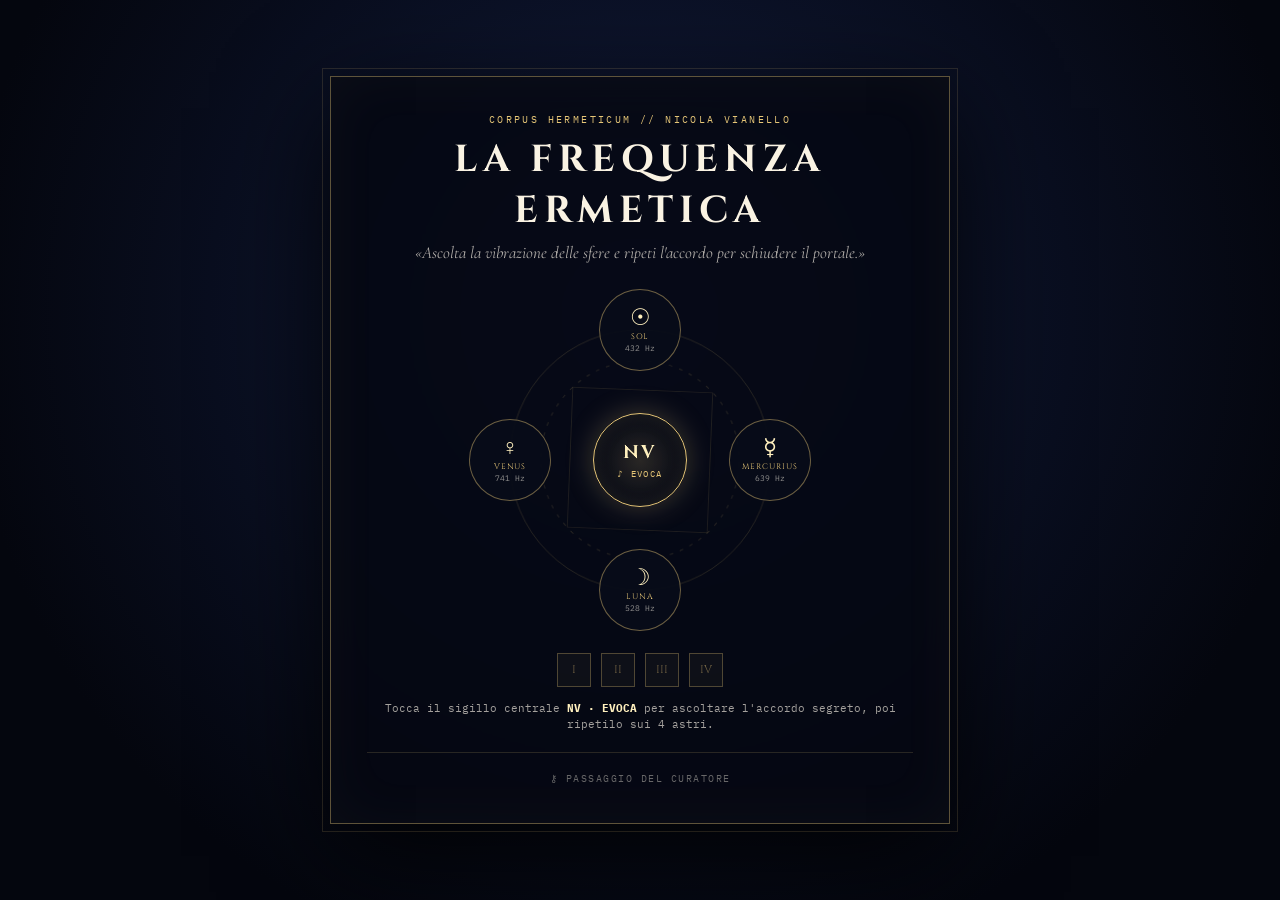
==== index.html @ d4b06495 "Initial release: Codex Hermeticus — Esoteric Collages Portal & Scriptorium CMS" ====
<!DOCTYPE html>
<html lang="it" data-realm="celestiale" data-view="map">
<head>
  <meta charset="UTF-8" />
  <meta name="viewport" content="width=device-width, initial-scale=1.0, viewport-fit=cover" />
  <meta name="theme-color" content="#060914" />
  <title>NICOLA VIANELLO — CODEX HERMETICUS // COLLAGE ESOTERICI</title>
  <meta name="description" content="Portale Ermetico di Nicola Vianello — Archivio di Collage Esoterici, Grimorio Veneziano (2025) e Mappa Celestiale (2026) con animazioni viventi." />

  <link rel="preconnect" href="https://fonts.googleapis.com" />
  <link rel="preconnect" href="https://fonts.gstatic.com" crossorigin />
  <link href="https://fonts.googleapis.com/css2?family=Cinzel:wght@500;600;700;800&family=Cormorant+Garamond:ital,wght@0,400;0,600;0,700;1,400;1,600&family=IBM+Plex+Mono:wght@400;500;600&display=swap" rel="stylesheet" />

  <link rel="stylesheet" href="style.css" />
</head>
<body class="is-locked">

  <!-- Ambient Starfield (Celestial Realm) & Venetian Paper Grain -->
  <canvas id="celestial-bg" class="celestial-bg" aria-hidden="true"></canvas>
  <div class="venetian-grain" aria-hidden="true"></div>

  <!-- =========================================================================
       LA SOGLIA ERMETICA (DEFAULT: SEQUENZA MUSICALE · CAMBIABILE DA ADMIN)
  ========================================================================== -->
  <section id="hermetic-gate" class="hermetic-gate" role="dialog" aria-modal="true" aria-label="Soglia Ermetica">
    <div class="gate-frame">
      <header class="gate-header">
        <div class="gate-kicker">CORPUS HERMETICUM // NICOLA VIANELLO</div>
        <h1 class="gate-title" id="gate-title">LA FREQUENZA ERMETICA</h1>
        <p class="gate-subtitle" id="gate-subtitle">«Ascolta la vibrazione delle sfere e ripeti l'accordo per schiudere il portale.»</p>
      </header>

      <!-- Selettore delle 4 Chiavi (visibile solo se in Admin è attiva la modalità "all") -->
      <nav class="gate-tabs" id="gate-tabs" role="tablist" aria-label="Selettore Chiave Ermetica" style="display:none;">
        <button type="button" class="gate-tab" data-ritual="sound" role="tab">I · FREQUENZA</button>
        <button type="button" class="gate-tab" data-ritual="astrolabe" role="tab">II · ASTROLABIO</button>
        <button type="button" class="gate-tab" data-ritual="mirror" role="tab">III · SPECULUM</button>
        <button type="button" class="gate-tab" data-ritual="sigil" role="tab">IV · SIGILLO</button>
      </nav>

      <!-- RITUALE PRINCIPALE: STRUMENTO ARMONICO CIMATICO (FREQUENZA ERMETICA) -->
      <div class="ritual-panel is-active" id="ritual-sound" role="tabpanel">
        <div class="resonator-stage" id="resonator-stage">
          <canvas id="cymatics-canvas" class="cymatics-canvas" width="360" height="360" aria-hidden="true"></canvas>

          <!-- 4 Campane Planetarie sui 4 Punti Cardinali -->
          <button type="button" class="bell-node bell-node--n" data-bell="0" aria-label="Sol 432 Hz">
            <span class="bell-glyph">☉</span>
            <span class="bell-name">SOL</span>
            <span class="bell-hz">432 Hz</span>
          </button>

          <button type="button" class="bell-node bell-node--e" data-bell="2" aria-label="Mercurius 639 Hz">
            <span class="bell-glyph">☿</span>
            <span class="bell-name">MERCURIUS</span>
            <span class="bell-hz">639 Hz</span>
          </button>

          <button type="button" class="bell-node bell-node--s" data-bell="1" aria-label="Luna 528 Hz">
            <span class="bell-glyph">☽</span>
            <span class="bell-name">LUNA</span>
            <span class="bell-hz">528 Hz</span>
          </button>

          <button type="button" class="bell-node bell-node--w" data-bell="3" aria-label="Venus 741 Hz">
            <span class="bell-glyph">♀</span>
            <span class="bell-name">VENUS</span>
            <span class="bell-hz">741 Hz</span>
          </button>

          <!-- Sigillo Centrale: Evoca la Sequenza -->
          <button type="button" class="resonator-core" id="sound-play-seq" title="Ascolta la sequenza armonica">
            <span class="resonator-core__mono">NV</span>
            <span class="resonator-core__cta">♪ EVOCA</span>
          </button>
        </div>

        <!-- Rune di Avanzamento Sequenza -->
        <div class="sound-progress" id="sound-progress" aria-live="polite"></div>

        <p class="ritual-hint" id="sound-status">Tocca il sigillo centrale <strong>NV · EVOCA</strong> per ascoltare l'accordo segreto, poi ripetilo sui 4 astri.</p>
      </div>

      <!-- RITUALE II: ASTROLABIO DI ERMETE (Attivabile da Admin) -->
      <div class="ritual-panel" id="ritual-astrolabe" role="tabpanel">
        <div class="astrolabe-stage">
          <div class="astrolabe-zenith" aria-hidden="true">▲ ZENITH</div>
          <svg id="astrolabe-svg" class="astrolabe-svg" viewBox="0 0 320 320" aria-label="Astrolabio rotante a tre anelli">
            <line x1="160" y1="8" x2="160" y2="34" stroke="rgba(230,198,119,0.7)" stroke-width="1.5" stroke-dasharray="3 3" />
            <g class="astro-ring" id="ring-outer" data-ring="0" style="transform-origin: 160px 160px;">
              <circle cx="160" cy="160" r="134" fill="none" stroke="rgba(230,198,119,0.55)" stroke-width="2" />
              <circle cx="160" cy="160" r="120" fill="none" stroke="rgba(230,198,119,0.22)" stroke-width="1" stroke-dasharray="4 6" />
              <circle cx="160" cy="26" r="7" fill="#E6C677" />
              <text x="160" y="30" text-anchor="middle" fill="#060914" font-size="9" font-weight="700">☉</text>
            </g>
            <g class="astro-ring" id="ring-mid" data-ring="1" style="transform-origin: 160px 160px;">
              <circle cx="160" cy="160" r="96" fill="none" stroke="rgba(230,198,119,0.65)" stroke-width="2" />
              <circle cx="160" cy="160" r="82" fill="none" stroke="rgba(230,198,119,0.22)" stroke-width="1" />
              <circle cx="160" cy="64" r="7" fill="#E6C677" />
              <text x="160" y="68" text-anchor="middle" fill="#060914" font-size="9" font-weight="700">☽</text>
            </g>
            <g class="astro-ring" id="ring-inner" data-ring="2" style="transform-origin: 160px 160px;">
              <circle cx="160" cy="160" r="58" fill="none" stroke="rgba(230,198,119,0.85)" stroke-width="2" />
              <polygon points="160,108 205,186 115,186" fill="none" stroke="rgba(230,198,119,0.4)" stroke-width="1" />
              <circle cx="160" cy="102" r="7" fill="#E6C677" />
              <text x="160" y="106" text-anchor="middle" fill="#060914" font-size="9" font-weight="700">☿</text>
            </g>
            <circle cx="160" cy="160" r="24" fill="#060914" stroke="#E6C677" stroke-width="1.5" />
            <text x="160" y="165" text-anchor="middle" fill="#E6C677" font-family="Cinzel, serif" font-size="13" font-weight="700">NV</text>
          </svg>
        </div>
        <div class="astro-controls">
          <button type="button" class="ritual-btn" data-rotate-ring="0">RUOTA SOLE ☉</button>
          <button type="button" class="ritual-btn" data-rotate-ring="1">RUOTA LUNA ☽</button>
          <button type="button" class="ritual-btn" data-rotate-ring="2">RUOTA MERCURIO ☿</button>
        </div>
        <p class="ritual-hint" id="astro-status">Allinea i tre sigilli (☉ ☽ ☿) sullo Zenith in alto (12:00).</p>
      </div>

      <!-- RITUALE III: TAVOLA SMERALDINA / SPECULUM (Attivabile da Admin) -->
      <div class="ritual-panel" id="ritual-mirror" role="tabpanel">
        <div class="mirror-stage">
          <div class="mirror-half mirror-half--top">
            <span class="mirror-tag">IN ALTO</span>
            <svg viewBox="0 0 200 100" class="mirror-sigil">
              <polygon points="100,12 145,86 55,86" fill="none" stroke="#E6C677" stroke-width="2" />
              <circle cx="100" cy="58" r="18" fill="none" stroke="#E6C677" stroke-width="1.5" />
              <circle cx="100" cy="58" r="4" fill="#E6C677" />
            </svg>
          </div>
          <div class="mirror-horizon"></div>
          <div class="mirror-half mirror-half--bottom">
            <span class="mirror-tag">IN BASSO</span>
            <svg viewBox="0 0 200 100" class="mirror-sigil" id="mirror-lower-svg">
              <polygon points="100,88 145,14 55,14" fill="none" stroke="#E6C677" stroke-width="2" />
              <circle cx="100" cy="42" r="18" fill="none" stroke="#E6C677" stroke-width="1.5" />
              <circle cx="100" cy="42" r="4" fill="#E6C677" />
            </svg>
          </div>
        </div>
        <div class="mirror-slider-wrap">
          <input type="range" id="mirror-slider" min="-100" max="100" value="68" aria-label="Allinea il riflesso inferiore" />
        </div>
        <p class="ritual-hint" id="mirror-status">Scorri per allineare perfettamente il sigillo inferiore al suo riflesso celeste.</p>
      </div>

      <!-- RITUALE IV: SIGILLO TRACCIATO A MANO (Attivabile da Admin) -->
      <div class="ritual-panel" id="ritual-sigil" role="tabpanel">
        <div class="sigil-board-wrap">
          <canvas id="sigil-canvas" width="300" height="260"></canvas>
        </div>
        <div class="astro-controls">
          <button type="button" class="ritual-btn" id="sigil-reset-btn">CANCELLA TRATTO</button>
        </div>
        <p class="ritual-hint" id="sigil-status">Traccia un unico segno continuo unendo tutti e 5 i nodi luminosi della costellazione.</p>
      </div>

      <footer class="gate-footer" id="gate-footer">
        <button type="button" class="curator-bypass" id="curator-bypass-btn" title="Accesso diretto per curatori e galleristi">
          ⚷ PASSAGGIO DEL CURATORE
        </button>
      </footer>
    </div>
  </section>

  <!-- =========================================================================
       HUD FISSO DEL PORTALE
  ========================================================================== -->
  <header id="portal-hud" class="portal-hud">
    <div class="hud-left">
      <div class="hud-sigil">NV</div>
      <div class="hud-brand">
        <strong>CODEX HERMETICUS</strong>
        <span id="hud-realm-subtitle">MAPPA CELESTIALE // 2026</span>
      </div>
    </div>

    <!-- Switch tra i due Mondi (2026 Mappa Celestiale vs 2025 Grimorio Veneziano) -->
    <nav class="hud-realms" aria-label="Selettore Epoca">
      <button type="button" class="realm-btn is-active" data-set-realm="celestiale">
        ✦ CELESTIALE 2026 <span class="count-pill" id="count-celestiale">0</span>
      </button>
      <button type="button" class="realm-btn" data-set-realm="grimorio">
        ❦ GRIMORIO 2025 <span class="count-pill" id="count-grimorio">0</span>
      </button>
    </nav>

    <!-- Azioni -->
    <div class="hud-actions">
      <button type="button" class="hud-pill" id="toggle-view-btn" title="Alterna tra Mappa Stellare e Grimorio 3D">
        <span id="toggle-view-label">☷ VISTA GRIMORIO</span>
      </button>
      <button type="button" class="hud-pill hud-pill--gold" id="open-oracle-btn" title="Interroga l'Archivio come un Oracolo">
        ✧ ORACOLO
      </button>
      <button type="button" class="hud-pill" id="toggle-audio-btn" aria-pressed="false" title="Attiva/Disattiva Drone Armonico">
        ♪ OFF
      </button>
      <button type="button" class="hud-pill hud-hide-sm" onclick="window.print()" title="Stampa Scheda Grimorio / Talismano">
        ⎙ STAMPA
      </button>
      <a href="admin.html" class="hud-pill hud-hide-sm" title="Apri Scriptorium Admin CMS" style="text-decoration:none;">
        ⚙ ADMIN
      </a>
      <button type="button" class="hud-pill hud-hide-sm" id="relock-gate-btn" title="Torna alla Soglia Ermetica">
        ⚷
      </button>
    </div>
  </header>

  <!-- =========================================================================
       CORPO DEL PORTALE
  ========================================================================== -->
  <main id="portal-main" class="portal-main">

    <!-- VISTA 1: MAPPA CELESTIALE / TAVOLO ALCHEMICO INFINITO (PAN & ZOOM) -->
    <section id="celestial-map-view" class="map-view is-active" aria-label="Mappa Stellare Interattiva">
      <div id="map-viewport" class="map-viewport">
        <div id="map-world" class="map-world">
          <svg id="constellation-svg" class="constellation-svg" aria-hidden="true"></svg>
          <div id="map-nodes" class="map-nodes"></div>
        </div>
      </div>

      <div class="map-controls">
        <button type="button" class="map-ctrl-btn" id="map-zoom-in" title="Zoom Avanti">+</button>
        <button type="button" class="map-ctrl-btn" id="map-zoom-out" title="Zoom Indietro">−</button>
        <button type="button" class="map-ctrl-btn" id="map-center" title="Centra Costellazione">⌖</button>
      </div>
      <div class="map-hint">TRASCINA LA COSTELLAZIONE · ROTELLA O PIZZICA PER ZOOMARE · LE STELLE DORATE CON ▶ PRENDONO VITA A TUTTO SCHERMO</div>
    </section>

    <!-- VISTA 2: GRIMORIO VENEZIANO / CODICE SFOGLIA-TAVOLE 3D -->
    <section id="grimoire-view" class="grimoire-view" aria-label="Grimorio Sfoglia-Tavole 3D">
      <div class="grimoire-header">
        <div class="grimoire-kicker" id="grimoire-kicker">OPUS ALCHEMICUM // TAVOLE QUADRATE 1:1</div>
        <h2 class="grimoire-title" id="grimoire-title">CODICE DELLE LAMINE</h2>
        <p class="grimoire-intro" id="grimoire-intro">
          Ogni opera è una Lamina quadrata. Tocca <strong>↻ RETRO</strong> per rivelare la formula alchemica, oppure apri la lamina per esplorarne i <strong>3 strati di profondità</strong> e le animazioni viventi.
        </p>

        <div class="stage-filters" id="stage-filters" role="tablist">
          <button type="button" class="stage-chip is-active" data-stage="ALL">TUTTE</button>
          <button type="button" class="stage-chip" data-stage="NIGREDO">I · NIGREDO</button>
          <button type="button" class="stage-chip" data-stage="ALBEDO">II · ALBEDO</button>
          <button type="button" class="stage-chip" data-stage="CITRINITAS">III · CITRINITAS</button>
          <button type="button" class="stage-chip" data-stage="RUBEDO">IV · RUBEDO</button>
        </div>
      </div>

      <div id="grimoire-grid" class="grimoire-grid"></div>
    </section>

  </main>

  <!-- =========================================================================
       MODALE ORACOLO ("INTERROGA L'ARCHIVIO")
  ========================================================================== -->
  <div id="oracle-modal" class="modal-overlay" aria-hidden="true" role="dialog" aria-modal="true" aria-label="L'Oracolo Ermetico">
    <div class="modal-backdrop" data-close-modal="oracle"></div>
    <div class="oracle-shell">
      <header class="oracle-header">
        <div>
          <span class="oracle-kicker">DIVINAZIONE VISIVA // CODEX HERMETICUS</span>
          <h2 class="oracle-title">INTERROGA L'ORACOLO</h2>
        </div>
        <button type="button" class="modal-close-btn" data-close-modal="oracle">CHIUDI ✕</button>
      </header>

      <div class="oracle-actions">
        <button type="button" class="ritual-btn" id="oracle-draw-one">✧ PESCA UN ARCANO</button>
        <button type="button" class="ritual-btn" id="oracle-draw-three">✦ TRIADE (PASSATO · PRESENTE · FUTURO)</button>
      </div>

      <div id="oracle-spread" class="oracle-spread">
        <p class="oracle-placeholder">Formula una domanda in silenzio e scegli il tipo di estrazione.</p>
      </div>
    </div>
  </div>

  <!-- =========================================================================
       LIGHTBOX ISPETTORE CON OCULUS TRISMEGISTI (3 LIVELLI DI ZOOM) + RISVEGLIO
  ========================================================================== -->
  <div id="artwork-lightbox" class="modal-overlay" aria-hidden="true" role="dialog" aria-modal="true" aria-label="Ispezione Lamina">
    <div class="modal-backdrop" data-close-modal="lightbox"></div>
    <div class="lightbox-shell">
      <header class="lb-header">
        <div class="lb-meta">
          <span class="lb-roman" id="lb-roman">I</span>
          <strong class="lb-title" id="lb-title">ASTRO QUEEN</strong>
          <span class="lb-stage" id="lb-stage">NIGREDO</span>
        </div>
        <div class="lb-controls">
          <button type="button" class="hud-pill" id="lb-prev" title="Lamina Precedente">←</button>
          <button type="button" class="hud-pill" id="lb-next" title="Lamina Successiva">→</button>
          <button type="button" class="modal-close-btn" data-close-modal="lightbox">CHIUDI ✕</button>
        </div>
      </header>

      <div class="lb-body">
        <div class="lb-visual-col">
          <!-- Optical Stage with Double-Buffer Iris Crossfade -->
          <div class="lb-media-frame" id="lb-media-frame" title="Clicca per immergerti nello strato ottico successivo">
            <img id="lb-img-a" class="lb-layer-img is-visible" src="" alt="" />
            <img id="lb-img-b" class="lb-layer-img" src="" alt="" />
            <div class="lb-iris-ring" id="lb-iris-ring" aria-hidden="true"></div>
            <div class="lb-depth-badge" id="lb-depth-badge">I · MACROCOSMOS</div>
          </div>

          <!-- OCULUS TRISMEGISTI: Selettore dei 3 Livelli di Zoom (Macro/Meso/Micro) -->
          <div class="oculus-bar" id="oculus-bar" style="display:none;" aria-label="Livelli di profondità ermetica">
            <!-- Generato dinamicamente per le opere a 3 strati -->
          </div>
        </div>

        <aside class="lb-info">
          <!-- Bottone Rituale "Risveglia a Tutto Schermo" per le opere con video .mp4 -->
          <button type="button" class="awaken-btn" id="lb-awaken-btn" style="display:none;">
            <span class="awaken-btn__pulse"></span>
            <span class="awaken-btn__text">✦ RISVEGLIA LA LAMINA · TUTTO SCHERMO</span>
          </button>

          <div class="lb-info-block">
            <span class="lb-label">EPOCA &amp; ANNO</span>
            <p id="lb-era-year">MAPPA CELESTIALE · 2026</p>
          </div>
          <div class="lb-info-block">
            <span class="lb-label">FORMULA</span>
            <p id="lb-formula"></p>
          </div>
          <div class="lb-info-block">
            <span class="lb-label">FRAMMENTO ERMETICO</span>
            <blockquote id="lb-oracle"></blockquote>
          </div>
          <div class="lb-info-block">
            <span class="lb-label">NOTE D'ARCHIVIO</span>
            <p id="lb-notes"></p>
          </div>
        </aside>
      </div>
    </div>
  </div>

  <!-- =========================================================================
       LIVING FULLSCREEN STAGE ("LA GRAFICA ESCE DALLA CARTA E PRENDE VITA")
  ========================================================================== -->
  <div id="living-stage" class="living-stage" aria-hidden="true" role="dialog" aria-modal="true" aria-label="Risveglio Animazione a Tutto Schermo">
    <canvas id="living-particles" class="living-particles" aria-hidden="true"></canvas>

    <!-- Fase 1: La carta quadrata che si stacca e si dissolve -->
    <div id="living-paper-ghost" class="living-paper-ghost" aria-hidden="true">
      <img id="living-ghost-img" src="" alt="" />
    </div>

    <!-- Fase 2: L'opera viva a tutto schermo -->
    <video id="living-video" class="living-video" loop playsinline preload="auto"></video>

    <!-- HUD Flottante Minimal (si dissolve automaticamente dopo 2.5s) -->
    <div id="living-hud" class="living-hud">
      <div class="living-hud__title">
        <span id="living-roman">LAMINA I</span>
        <strong id="living-title">ASTRO QUEEN</strong>
      </div>
      <div class="living-hud__controls">
        <button type="button" class="living-btn" id="living-play-btn">⏸ PAUSA</button>
        <button type="button" class="living-btn" id="living-mute-btn">♪ AUDIO ON</button>
        <button type="button" class="living-btn" id="living-fit-btn">⛶ RIEMPI SCHERMO</button>
        <button type="button" class="living-btn living-btn--close" id="living-close-btn">✕ RITORNA ALLA CARTA</button>
      </div>
    </div>
  </div>

  <script src="artworks-data.js"></script>
  <script src="app.js"></script>
</body>
</html>
---- style.css ----
/* ==========================================================================
   CODEX HERMETICUS — NICOLA VIANELLO (COLLAGE ESOTERICI)
   Dual Realm Architecture:
     1. MAPPA CELESTIALE (2026) — Notte Siderale, Costellazioni, III Strati & Video Viventi
     2. GRIMORIO VENEZIANO (2025) — Carta Antica, Inchiostro Seppia, Oro & Cinabro
   ========================================================================== */

:root {
  --bg: #060914;
  --bg-surface: #0C1226;
  --bg-hud: rgba(6, 9, 20, 0.88);
  --text: #F2ECE0;
  --text-muted: rgba(242, 236, 224, 0.64);
  --gold: #E6C677;
  --gold-bright: #FFF0BE;
  --gold-soft: rgba(230, 198, 119, 0.22);
  --accent: #D64545;
  --border: rgba(230, 198, 119, 0.28);
  --card-bg: #0B1022;
  --card-shadow: 0 18px 46px rgba(0, 0, 0, 0.65);

  --font-display: 'Cinzel', Georgia, serif;
  --font-serif: 'Cormorant Garamond', Georgia, serif;
  --font-mono: 'IBM Plex Mono', monospace;
  --hud-h: 60px;
}

/* REGNO II: GRIMORIO VENEZIANO (Carta Antica & Oro) */
html[data-realm="grimorio"] {
  --bg: #EFE7D6;
  --bg-surface: #E5DAC2;
  --bg-hud: rgba(239, 231, 214, 0.94);
  --text: #1B1510;
  --text-muted: rgba(27, 21, 16, 0.66);
  --gold: #8F6B29;
  --gold-bright: #B88B36;
  --gold-soft: rgba(143, 107, 41, 0.18);
  --accent: #8C2422;
  --border: rgba(143, 107, 41, 0.42);
  --card-bg: #F6EFE0;
  --card-shadow: 0 14px 34px rgba(34, 24, 12, 0.16);
}

*, *::before, *::after {
  box-sizing: border-box;
  margin: 0;
  padding: 0;
}

html, body {
  background: var(--bg);
  color: var(--text);
  font-family: var(--font-serif);
  min-height: 100dvh;
  overflow-x: hidden;
  -webkit-font-smoothing: antialiased;
  transition: background-color 0.6s ease, color 0.5s ease;
}

body.is-locked {
  overflow: hidden;
  height: 100dvh;
}

button {
  font: inherit;
  color: inherit;
  background: none;
  border: none;
  cursor: pointer;
}

/* Ambient Backgrounds */
.celestial-bg {
  position: fixed;
  inset: 0;
  width: 100%;
  height: 100%;
  pointer-events: none;
  z-index: 0;
  opacity: 1;
  transition: opacity 0.6s ease;
}

html[data-realm="grimorio"] .celestial-bg {
  opacity: 0;
}

.venetian-grain {
  position: fixed;
  inset: 0;
  pointer-events: none;
  z-index: 1;
  opacity: 0.04;
  background-image: radial-gradient(rgba(143, 107, 41, 0.7) 1px, transparent 0);
  background-size: 18px 18px;
}

html[data-realm="grimorio"] .venetian-grain {
  opacity: 0.085;
}

/* ==========================================================================
   1. LA SOGLIA ERMETICA + STRUMENTO CIMATICO MUSICALE
   ========================================================================== */
.hermetic-gate {
  position: fixed;
  inset: 0;
  z-index: 5000;
  background: radial-gradient(circle at 50% 35%, #121C3D 0%, #04060E 78%);
  color: #F2ECE0;
  display: flex;
  align-items: center;
  justify-content: center;
  padding: calc(16px + env(safe-area-inset-top, 0px)) 16px calc(16px + env(safe-area-inset-bottom, 0px));
  overflow-y: auto;
  transition: opacity 0.95s cubic-bezier(0.22, 1, 0.36, 1), visibility 0.95s, transform 0.95s cubic-bezier(0.22, 1, 0.36, 1);
}

.hermetic-gate.is-unlocked {
  opacity: 0;
  visibility: hidden;
  pointer-events: none;
  transform: scale(1.06);
}

.gate-frame {
  width: 100%;
  max-width: 620px;
  border: 1px solid rgba(230, 198, 119, 0.4);
  outline: 1px solid rgba(230, 198, 119, 0.14);
  outline-offset: 7px;
  background: rgba(5, 8, 18, 0.86);
  backdrop-filter: blur(16px);
  -webkit-backdrop-filter: blur(16px);
  padding: clamp(20px, 4vw, 36px);
  text-align: center;
  box-shadow: 0 32px 100px rgba(0, 0, 0, 0.88), inset 0 0 60px rgba(230, 198, 119, 0.04);
}

.gate-kicker {
  font-family: var(--font-mono);
  font-size: 10px;
  letter-spacing: 0.24em;
  color: #E6C677;
  margin-bottom: 8px;
}

.gate-title {
  font-family: var(--font-display);
  font-size: clamp(1.5rem, 4.4vw, 2.35rem);
  font-weight: 700;
  letter-spacing: 0.15em;
  color: #FAF3E3;
  margin-bottom: 6px;
}

.gate-subtitle {
  font-style: italic;
  font-size: 1.06rem;
  color: rgba(242, 236, 224, 0.72);
  margin-bottom: 18px;
}

.gate-tabs {
  display: grid;
  grid-template-columns: repeat(4, 1fr);
  gap: 6px;
  margin-bottom: 20px;
}

.gate-tab {
  font-family: var(--font-mono);
  font-size: 10px;
  letter-spacing: 0.08em;
  padding: 9px 6px;
  border: 1px solid rgba(230, 198, 119, 0.24);
  color: rgba(242, 236, 224, 0.65);
  transition: all 0.25s ease;
}

.gate-tab:hover,
.gate-tab.is-active {
  border-color: #E6C677;
  background: rgba(230, 198, 119, 0.14);
  color: #E6C677;
}

.ritual-panel {
  display: none;
  flex-direction: column;
  align-items: center;
  gap: 14px;
}

.ritual-panel.is-active {
  display: flex;
}

/* SACRED CYMATIC MUSICAL RESONATOR */
.resonator-stage {
  position: relative;
  width: min(350px, 84vw);
  height: min(350px, 84vw);
  display: flex;
  align-items: center;
  justify-content: center;
  margin: 4px auto;
}

.cymatics-canvas {
  position: absolute;
  inset: 0;
  width: 100%;
  height: 100%;
  pointer-events: none;
}

.resonator-core {
  position: relative;
  z-index: 4;
  width: 94px;
  height: 94px;
  border-radius: 50%;
  border: 1.5px solid #E6C677;
  background: radial-gradient(circle, rgba(230, 198, 119, 0.16) 0%, rgba(6, 9, 20, 0.94) 70%);
  box-shadow: 0 0 28px rgba(230, 198, 119, 0.26), inset 0 0 18px rgba(230, 198, 119, 0.15);
  display: flex;
  flex-direction: column;
  align-items: center;
  justify-content: center;
  gap: 3px;
  transition: all 0.3s ease;
  animation: coreBreath 3.4s ease-in-out infinite;
}

.resonator-core:hover {
  transform: scale(1.07);
  background: radial-gradient(circle, rgba(230, 198, 119, 0.32) 0%, rgba(6, 9, 20, 0.95) 75%);
  box-shadow: 0 0 42px rgba(230, 198, 119, 0.55);
}

.resonator-core__mono {
  font-family: var(--font-display);
  font-size: 1.15rem;
  font-weight: 700;
  letter-spacing: 0.14em;
  color: #FFF0BE;
}

.resonator-core__cta {
  font-family: var(--font-mono);
  font-size: 9px;
  letter-spacing: 0.16em;
  color: #E6C677;
}

@keyframes coreBreath {
  0%, 100% { box-shadow: 0 0 24px rgba(230, 198, 119, 0.24), inset 0 0 14px rgba(230, 198, 119, 0.12); }
  50% { box-shadow: 0 0 40px rgba(230, 198, 119, 0.48), inset 0 0 22px rgba(230, 198, 119, 0.25); }
}

.bell-node {
  position: absolute;
  z-index: 5;
  width: 82px;
  height: 82px;
  border-radius: 50%;
  border: 1px solid rgba(230, 198, 119, 0.45);
  background: rgba(8, 12, 26, 0.92);
  display: flex;
  flex-direction: column;
  align-items: center;
  justify-content: center;
  gap: 1px;
  transition: transform 0.22s ease, border-color 0.22s ease, box-shadow 0.25s ease, background 0.25s ease;
}

.bell-node--n { top: 4px; left: 50%; transform: translateX(-50%); }
.bell-node--s { bottom: 4px; left: 50%; transform: translateX(-50%); }
.bell-node--e { right: 4px; top: 50%; transform: translateY(-50%); }
.bell-node--w { left: 4px; top: 50%; transform: translateY(-50%); }

.bell-node:hover {
  border-color: #FFF0BE;
  box-shadow: 0 0 24px rgba(230, 198, 119, 0.4);
}

.bell-node.is-ringing {
  border-color: #FFF0BE;
  background: rgba(230, 198, 119, 0.34);
  box-shadow: 0 0 42px rgba(230, 198, 119, 0.85), inset 0 0 20px rgba(255, 240, 190, 0.55);
}

.bell-glyph {
  font-size: 1.45rem;
  line-height: 1;
  color: #FFF0BE;
}

.bell-name {
  font-family: var(--font-display);
  font-size: 8px;
  letter-spacing: 0.12em;
  color: #E6C677;
}

.bell-hz {
  font-family: var(--font-mono);
  font-size: 8px;
  color: rgba(242, 236, 224, 0.58);
}

/* Progress Runes */
.sound-progress {
  display: flex;
  align-items: center;
  justify-content: center;
  gap: 10px;
}

.rune-slot {
  width: 34px;
  height: 34px;
  border: 1px solid rgba(230, 198, 119, 0.3);
  background: rgba(230, 198, 119, 0.04);
  display: flex;
  align-items: center;
  justify-content: center;
  font-family: var(--font-display);
  font-size: 11px;
  color: rgba(230, 198, 119, 0.45);
  transition: all 0.3s ease;
}

.rune-slot.is-lit {
  border-color: #FFF0BE;
  background: rgba(230, 198, 119, 0.25);
  color: #FFF0BE;
  box-shadow: 0 0 18px rgba(230, 198, 119, 0.55);
  transform: scale(1.08);
}

.rune-slot.is-error {
  border-color: #D64545;
  background: rgba(214, 69, 69, 0.25);
  color: #FF8888;
}

/* Other Rituals (Astrolabe, Mirror, Sigil — Admin-selectable) */
.astrolabe-stage { position: relative; width: 255px; max-width: 100%; }
.astrolabe-zenith { font-family: var(--font-mono); font-size: 9px; letter-spacing: 0.18em; color: #E6C677; margin-bottom: 4px; }
.astrolabe-svg { width: 100%; height: auto; display: block; }
.astro-ring { cursor: pointer; transition: transform 0.45s cubic-bezier(0.22, 1, 0.36, 1); }
.astro-controls { display: flex; flex-wrap: wrap; justify-content: center; gap: 8px; }

.ritual-btn {
  font-family: var(--font-mono);
  font-size: 10.5px;
  letter-spacing: 0.1em;
  padding: 9px 14px;
  border: 1px solid rgba(230, 198, 119, 0.55);
  background: rgba(230, 198, 119, 0.08);
  color: #E6C677;
  transition: all 0.25s ease;
}

.ritual-btn:hover { background: #E6C677; color: #060914; }
.ritual-hint { font-family: var(--font-mono); font-size: 10.5px; color: rgba(242, 236, 224, 0.68); line-height: 1.5; min-height: 18px; }
.ritual-hint strong { color: #FFF0BE; }

.mirror-stage { width: 100%; max-width: 340px; border: 1px solid rgba(230, 198, 119, 0.28); background: rgba(0, 0, 0, 0.35); padding: 12px; }
.mirror-half { position: relative; height: 100px; display: flex; align-items: center; justify-content: center; overflow: hidden; }
.mirror-tag { position: absolute; left: 8px; top: 6px; font-family: var(--font-mono); font-size: 8.5px; letter-spacing: 0.14em; color: rgba(230, 198, 119, 0.55); }
.mirror-horizon { height: 1px; background: linear-gradient(90deg, transparent, #E6C677, transparent); margin: 4px 0; }
.mirror-sigil { width: 180px; height: 90px; }
.mirror-slider-wrap { width: 100%; max-width: 340px; }
.mirror-slider-wrap input[type="range"] { width: 100%; accent-color: #E6C677; cursor: ew-resize; }
.sigil-board-wrap { border: 1px solid rgba(230, 198, 119, 0.35); background: #04060D; touch-action: none; }
#sigil-canvas { display: block; cursor: crosshair; }

.gate-footer {
  margin-top: 20px;
  padding-top: 14px;
  border-top: 1px solid rgba(230, 198, 119, 0.16);
}

.curator-bypass {
  font-family: var(--font-mono);
  font-size: 10px;
  letter-spacing: 0.15em;
  color: rgba(242, 236, 224, 0.42);
  transition: color 0.25s ease;
}

.curator-bypass:hover { color: #E6C677; }

/* ==========================================================================
   2. HUD FISSO DEL PORTALE
   ========================================================================== */
.portal-hud {
  position: fixed;
  top: 0;
  left: 0;
  right: 0;
  min-height: var(--hud-h);
  padding: calc(8px + env(safe-area-inset-top, 0px)) 20px 8px;
  background: var(--bg-hud);
  backdrop-filter: blur(14px);
  -webkit-backdrop-filter: blur(14px);
  border-bottom: 1px solid var(--border);
  display: flex;
  align-items: center;
  justify-content: space-between;
  gap: 12px;
  z-index: 1000;
}

.hud-left { display: flex; align-items: center; gap: 10px; }
.hud-sigil {
  width: 34px;
  height: 34px;
  border: 1px solid var(--gold);
  display: flex;
  align-items: center;
  justify-content: center;
  font-family: var(--font-display);
  font-size: 12px;
  font-weight: 700;
  color: var(--gold);
}
.hud-brand { display: flex; flex-direction: column; line-height: 1.2; }
.hud-brand strong { font-family: var(--font-display); font-size: 12px; letter-spacing: 0.14em; }
.hud-brand span { font-family: var(--font-mono); font-size: 9px; letter-spacing: 0.1em; color: var(--text-muted); }

.hud-realms {
  display: inline-flex;
  border: 1px solid var(--border);
  background: var(--bg-surface);
  padding: 2px;
  gap: 2px;
}

.realm-btn {
  font-family: var(--font-mono);
  font-size: 10px;
  letter-spacing: 0.08em;
  padding: 7px 12px;
  color: var(--text-muted);
  display: inline-flex;
  align-items: center;
  gap: 6px;
  transition: all 0.25s ease;
}

.realm-btn.is-active { background: var(--gold); color: #060914; font-weight: 600; }
.count-pill { font-size: 9px; padding: 1px 5px; background: rgba(0, 0, 0, 0.18); }

.hud-actions { display: flex; align-items: center; gap: 6px; }
.hud-pill {
  font-family: var(--font-mono);
  font-size: 10px;
  letter-spacing: 0.08em;
  padding: 7px 10px;
  border: 1px solid var(--border);
  background: var(--bg-surface);
  color: var(--text);
  white-space: nowrap;
  transition: all 0.2s ease;
}
.hud-pill:hover, .hud-pill--gold { border-color: var(--gold); color: var(--gold); }
.hud-pill--gold:hover { background: var(--gold); color: #060914; }

/* ==========================================================================
   3. VISTA MAPPA CELESTIALE INFINITA (PAN & ZOOM)
   ========================================================================== */
.portal-main { position: relative; z-index: 2; padding-top: var(--hud-h); }

.map-view {
  display: none;
  position: relative;
  width: 100%;
  height: calc(100dvh - var(--hud-h));
  overflow: hidden;
}

.map-view.is-active { display: block; }
.map-viewport { width: 100%; height: 100%; cursor: grab; touch-action: none; position: relative; overflow: hidden; }
.map-viewport.is-dragging { cursor: grabbing; }
.map-world { position: absolute; top: 0; left: 0; transform-origin: 0 0; will-change: transform; }
.constellation-svg { position: absolute; top: 0; left: 0; pointer-events: none; overflow: visible; }

.map-node {
  position: absolute;
  width: 196px;
  border: 1px solid var(--border);
  background: var(--card-bg);
  padding: 8px;
  box-shadow: var(--card-shadow);
  cursor: pointer;
  transition: transform 0.28s ease, border-color 0.28s ease, box-shadow 0.28s ease;
}

.map-node.has-video {
  border-color: rgba(230, 198, 119, 0.72);
  box-shadow: 0 0 26px rgba(230, 198, 119, 0.24), var(--card-shadow);
}

.map-node:hover {
  border-color: var(--gold-bright);
  transform: scale(1.07);
  z-index: 20;
  box-shadow: 0 0 36px rgba(230, 198, 119, 0.45);
}

.map-node__img-wrap {
  position: relative;
  width: 100%;
  aspect-ratio: 1 / 1;
  overflow: hidden;
  background: rgba(0, 0, 0, 0.25);
}

.map-node__img-wrap img { width: 100%; height: 100%; object-fit: cover; display: block; }

.card-badges {
  position: absolute;
  top: 6px;
  right: 6px;
  display: flex;
  gap: 4px;
  z-index: 3;
}

.badge-video {
  font-family: var(--font-mono);
  font-size: 8.5px;
  font-weight: 600;
  padding: 3px 7px;
  background: rgba(6, 9, 20, 0.88);
  border: 1px solid #FFF0BE;
  color: #FFF0BE;
  box-shadow: 0 0 12px rgba(230, 198, 119, 0.55);
  transition: all 0.2s ease;
}

.badge-video:hover {
  background: #E6C677;
  color: #060914;
}

.badge-layers {
  font-family: var(--font-mono);
  font-size: 8px;
  padding: 3px 5px;
  background: rgba(6, 9, 20, 0.8);
  border: 1px solid rgba(230, 198, 119, 0.45);
  color: #E6C677;
}

.map-node__meta {
  display: flex;
  justify-content: space-between;
  align-items: center;
  margin-top: 7px;
  font-family: var(--font-mono);
  font-size: 9px;
  letter-spacing: 0.06em;
}

.map-node__roman { color: var(--gold); font-weight: 600; }
.map-node__title { white-space: nowrap; overflow: hidden; text-overflow: ellipsis; max-width: 132px; }

.map-controls {
  position: fixed;
  right: 20px;
  bottom: calc(54px + env(safe-area-inset-bottom, 0px));
  display: flex;
  flex-direction: column;
  gap: 6px;
  z-index: 20;
}

.map-ctrl-btn {
  width: 40px;
  height: 40px;
  border: 1px solid var(--border);
  background: var(--bg-hud);
  color: var(--gold);
  font-family: var(--font-mono);
  font-size: 16px;
  display: flex;
  align-items: center;
  justify-content: center;
}

.map-ctrl-btn:hover { background: var(--gold); color: #060914; }

.map-hint {
  position: fixed;
  left: 50%;
  bottom: calc(14px + env(safe-area-inset-bottom, 0px));
  transform: translateX(-50%);
  padding: 6px 14px;
  background: var(--bg-hud);
  border: 1px solid var(--border);
  font-family: var(--font-mono);
  font-size: 9px;
  letter-spacing: 0.1em;
  color: var(--text-muted);
  white-space: nowrap;
  z-index: 20;
  pointer-events: none;
}

/* ==========================================================================
   4. VISTA GRIMORIO VENEZIANO 3D (CARTE LAMINE 1:1 CON FLIP 3D)
   ========================================================================== */
.grimoire-view {
  display: none;
  max-width: 1440px;
  margin: 0 auto;
  padding: clamp(28px, 4vw, 56px) clamp(16px, 3vw, 40px) 80px;
}

.grimoire-view.is-active { display: block; }

.grimoire-header {
  text-align: center;
  max-width: 780px;
  margin: 0 auto 36px;
  padding-bottom: 24px;
  border-bottom: 1px solid var(--border);
}

.grimoire-kicker { font-family: var(--font-mono); font-size: 10px; letter-spacing: 0.2em; color: var(--gold); margin-bottom: 8px; }
.grimoire-title { font-family: var(--font-display); font-size: clamp(1.8rem, 4vw, 3rem); letter-spacing: 0.12em; margin-bottom: 10px; }
.grimoire-intro { font-size: 1.1rem; line-height: 1.5; color: var(--text-muted); margin-bottom: 20px; }

.stage-filters { display: flex; flex-wrap: wrap; justify-content: center; gap: 8px; }
.stage-chip {
  font-family: var(--font-mono);
  font-size: 10px;
  letter-spacing: 0.1em;
  padding: 7px 14px;
  border: 1px solid var(--border);
  color: var(--text-muted);
  transition: all 0.2s ease;
}
.stage-chip.is-active, .stage-chip:hover { border-color: var(--gold); background: var(--gold); color: #060914; font-weight: 600; }

.grimoire-grid {
  display: grid;
  grid-template-columns: repeat(auto-fill, minmax(260px, 1fr));
  gap: clamp(18px, 2.4vw, 30px);
}

.arcana-card { perspective: 1100px; }
.arcana-inner {
  position: relative;
  width: 100%;
  transform-style: preserve-3d;
  transition: transform 0.7s cubic-bezier(0.22, 1, 0.36, 1);
}
.arcana-card.is-flipped .arcana-inner { transform: rotateY(180deg); }

.arcana-face {
  backface-visibility: hidden;
  -webkit-backface-visibility: hidden;
  border: 1px solid var(--border);
  outline: 1px solid var(--gold-soft);
  outline-offset: -6px;
  background: var(--card-bg);
  padding: 14px;
  box-shadow: var(--card-shadow);
  display: flex;
  flex-direction: column;
  gap: 10px;
}

.arcana-card.has-video .arcana-face--front {
  border-color: var(--gold);
}

.arcana-face--back {
  position: absolute;
  inset: 0;
  transform: rotateY(180deg);
  justify-content: space-between;
  text-align: center;
  padding: 20px;
}

.arcana-top { display: flex; justify-content: space-between; align-items: center; font-family: var(--font-mono); font-size: 10px; letter-spacing: 0.1em; }
.arcana-roman { color: var(--gold); font-weight: 700; }
.arcana-stage { color: var(--text-muted); font-size: 9px; }

.arcana-media {
  position: relative;
  width: 100%;
  aspect-ratio: 1 / 1;
  overflow: hidden;
  cursor: pointer;
  background: rgba(0, 0, 0, 0.15);
}

.arcana-media img { width: 100%; height: 100%; object-fit: cover; display: block; transition: transform 0.45s ease; }
.arcana-media:hover img { transform: scale(1.04); }

.arcana-bottom { display: flex; justify-content: space-between; align-items: center; gap: 8px; }
.arcana-title { font-family: var(--font-display); font-size: 12px; letter-spacing: 0.08em; white-space: nowrap; overflow: hidden; text-overflow: ellipsis; }
.arcana-flip-btn { font-family: var(--font-mono); font-size: 9px; letter-spacing: 0.08em; padding: 4px 8px; border: 1px solid var(--border); color: var(--gold); flex-shrink: 0; }
.arcana-flip-btn:hover { background: var(--gold); color: #060914; }
.arcana-back-oracle { font-style: italic; font-size: 1.05rem; line-height: 1.45; color: var(--text); }
.arcana-back-formula { font-family: var(--font-mono); font-size: 9.5px; color: var(--text-muted); letter-spacing: 0.06em; }

/* ==========================================================================
   5. MODALI (ORACOLO & LIGHTBOX CON OCULUS TRISMEGISTI 3-ZOOM)
   ========================================================================== */
.modal-overlay {
  position: fixed;
  inset: 0;
  z-index: 4000;
  display: flex;
  align-items: center;
  justify-content: center;
  padding: 16px;
  opacity: 0;
  visibility: hidden;
  pointer-events: none;
  transition: opacity 0.35s ease, visibility 0.35s;
}

.modal-overlay.is-open { opacity: 1; visibility: visible; pointer-events: auto; }
.modal-backdrop { position: absolute; inset: 0; background: rgba(4, 6, 14, 0.9); backdrop-filter: blur(14px); -webkit-backdrop-filter: blur(14px); }

.oracle-shell,
.lightbox-shell {
  position: relative;
  z-index: 2;
  width: 100%;
  max-width: 1080px;
  max-height: 92dvh;
  overflow-y: auto;
  border: 1px solid var(--gold);
  background: var(--bg-surface);
  color: var(--text);
  padding: 22px;
  box-shadow: 0 30px 90px rgba(0, 0, 0, 0.85);
}

.oracle-header, .lb-header {
  display: flex;
  justify-content: space-between;
  align-items: center;
  gap: 12px;
  padding-bottom: 14px;
  border-bottom: 1px solid var(--border);
  margin-bottom: 18px;
}

.oracle-kicker { font-family: var(--font-mono); font-size: 9.5px; letter-spacing: 0.16em; color: var(--gold); }
.oracle-title { font-family: var(--font-display); font-size: 1.5rem; letter-spacing: 0.1em; }
.modal-close-btn { font-family: var(--font-mono); font-size: 10px; letter-spacing: 0.1em; padding: 7px 12px; border: 1px solid var(--accent); color: var(--accent); }
.modal-close-btn:hover { background: var(--accent); color: #FFF; }
.oracle-actions { display: flex; flex-wrap: wrap; gap: 10px; justify-content: center; margin-bottom: 24px; }
.oracle-spread { display: grid; grid-template-columns: repeat(auto-fit, minmax(220px, 1fr)); gap: 18px; align-items: start; }
.oracle-placeholder { grid-column: 1 / -1; text-align: center; font-style: italic; color: var(--text-muted); padding: 36px 12px; }

.oracle-card { border: 1px solid var(--border); background: var(--card-bg); padding: 12px; text-align: center; animation: oracleReveal 0.6s ease both; }
@keyframes oracleReveal {
  from { opacity: 0; transform: translateY(16px) rotateY(40deg); }
  to { opacity: 1; transform: translateY(0) rotateY(0); }
}
.oracle-pos { font-family: var(--font-mono); font-size: 9.5px; letter-spacing: 0.16em; color: var(--gold); margin-bottom: 8px; }
.oracle-card img { width: 100%; aspect-ratio: 1 / 1; object-fit: cover; margin-bottom: 10px; }
.oracle-card h3 { font-family: var(--font-display); font-size: 13px; letter-spacing: 0.08em; margin-bottom: 6px; }
.oracle-card p { font-style: italic; font-size: 0.98rem; color: var(--text-muted); }

/* Lightbox + Oculus Trismegisti */
.lb-meta { display: flex; align-items: center; gap: 10px; font-family: var(--font-mono); }
.lb-roman { color: var(--gold); font-weight: 700; }
.lb-title { font-family: var(--font-display); letter-spacing: 0.08em; }
.lb-stage { font-size: 9px; padding: 2px 7px; border: 1px solid var(--border); color: var(--text-muted); }
.lb-controls { display: flex; gap: 6px; }

.lb-body { display: grid; grid-template-columns: 1.28fr 0.72fr; gap: 22px; align-items: start; }
.lb-visual-col { display: flex; flex-direction: column; gap: 12px; }

.lb-media-frame {
  position: relative;
  width: 100%;
  aspect-ratio: 1 / 1;
  background: #04060D;
  border: 1px solid var(--border);
  overflow: hidden;
  cursor: zoom-in;
}

.lb-layer-img {
  position: absolute;
  inset: 0;
  width: 100%;
  height: 100%;
  object-fit: cover;
  opacity: 0;
  transform: scale(1.06);
  transition: opacity 0.65s cubic-bezier(0.22, 1, 0.36, 1), transform 0.75s cubic-bezier(0.22, 1, 0.36, 1);
  pointer-events: none;
}

.lb-layer-img.is-visible {
  opacity: 1;
  transform: scale(1);
}

.lb-iris-ring {
  position: absolute;
  inset: 0;
  pointer-events: none;
  border: 2px solid transparent;
  z-index: 4;
}

.lb-iris-ring.is-pulsing {
  animation: irisPulse 0.65s ease-out;
}

@keyframes irisPulse {
  0% { box-shadow: inset 0 0 0 0 rgba(230, 198, 119, 0.7); }
  50% { box-shadow: inset 0 0 70px 10px rgba(230, 198, 119, 0.35); }
  100% { box-shadow: inset 0 0 0 0 rgba(230, 198, 119, 0); }
}

.lb-depth-badge {
  position: absolute;
  bottom: 10px;
  left: 10px;
  z-index: 5;
  padding: 4px 10px;
  background: rgba(6, 9, 20, 0.82);
  border: 1px solid rgba(230, 198, 119, 0.5);
  color: #E6C677;
  font-family: var(--font-mono);
  font-size: 9px;
  letter-spacing: 0.14em;
  pointer-events: none;
}

/* Oculus 3-Layer Dial */
.oculus-bar {
  display: grid;
  grid-template-columns: repeat(3, 1fr);
  gap: 8px;
}

.oculus-btn {
  display: flex;
  flex-direction: column;
  align-items: center;
  gap: 2px;
  padding: 9px 6px;
  border: 1px solid var(--border);
  background: var(--card-bg);
  color: var(--text-muted);
  font-family: var(--font-mono);
  transition: all 0.25s ease;
}

.oculus-btn__title { font-size: 9.5px; letter-spacing: 0.1em; font-weight: 600; }
.oculus-btn__sub { font-size: 8px; opacity: 0.72; }

.oculus-btn:hover,
.oculus-btn.is-active {
  border-color: var(--gold);
  background: var(--gold);
  color: #060914;
}

/* Awaken Button (Paper -> Living Fullscreen) */
.awaken-btn {
  position: relative;
  overflow: hidden;
  width: 100%;
  padding: 14px 16px;
  border: 1.5px solid #FFF0BE;
  background: linear-gradient(135deg, rgba(230, 198, 119, 0.24), rgba(143, 107, 41, 0.14));
  color: var(--text);
  font-family: var(--font-mono);
  font-size: 10.5px;
  font-weight: 600;
  letter-spacing: 0.12em;
  display: flex;
  align-items: center;
  justify-content: center;
  gap: 10px;
  box-shadow: 0 0 26px rgba(230, 198, 119, 0.3);
  transition: all 0.25s ease;
}

.awaken-btn:hover {
  background: #E6C677;
  color: #060914;
  box-shadow: 0 0 42px rgba(230, 198, 119, 0.65);
  transform: translateY(-1px);
}

.awaken-btn__pulse {
  width: 9px;
  height: 9px;
  border-radius: 50%;
  background: #FFF0BE;
  box-shadow: 0 0 12px #FFF0BE;
  animation: coreBreath 1.8s infinite;
}

.lb-info { display: flex; flex-direction: column; gap: 16px; }
.lb-label { display: block; font-family: var(--font-mono); font-size: 9.5px; letter-spacing: 0.14em; color: var(--gold); margin-bottom: 4px; }
.lb-info blockquote { font-style: italic; font-size: 1.1rem; line-height: 1.5; border-left: 2px solid var(--gold); padding-left: 12px; }

/* ==========================================================================
   6. LIVING FULLSCREEN STAGE ("LA GRAFICA ESCE DALLA CARTA")
   ========================================================================== */
.living-stage {
  position: fixed;
  inset: 0;
  z-index: 6000;
  background: #020308;
  display: flex;
  align-items: center;
  justify-content: center;
  opacity: 0;
  visibility: hidden;
  pointer-events: none;
  transition: opacity 0.55s ease, visibility 0.55s;
}

.living-stage.is-active {
  opacity: 1;
  visibility: visible;
  pointer-events: auto;
}

.living-particles {
  position: absolute;
  inset: 0;
  width: 100%;
  height: 100%;
  pointer-events: none;
  z-index: 1;
}

/* Ghost Paper Card that lifts off & dissolves as the artwork awakens */
.living-paper-ghost {
  position: absolute;
  z-index: 3;
  width: min(56vmin, 420px);
  aspect-ratio: 1 / 1;
  border: 2px solid #E6C677;
  box-shadow: 0 0 70px rgba(230, 198, 119, 0.75);
  opacity: 0;
  transform: scale(0.88);
  pointer-events: none;
}

.living-paper-ghost img {
  width: 100%;
  height: 100%;
  object-fit: cover;
}

.living-stage.is-awakening .living-paper-ghost {
  animation: paperBreakout 1.25s cubic-bezier(0.22, 1, 0.36, 1) forwards;
}

@keyframes paperBreakout {
  0%   { opacity: 1; transform: scale(0.75) rotate(-1.5deg); filter: brightness(1); }
  45%  { opacity: 1; transform: scale(1.12) rotate(0deg); filter: brightness(1.35); box-shadow: 0 0 120px rgba(255, 240, 190, 0.9); }
  100% { opacity: 0; transform: scale(1.65); filter: brightness(1.8) blur(8px); }
}

.living-video {
  position: relative;
  z-index: 2;
  width: 100vw;
  height: 100dvh;
  object-fit: contain;
  opacity: 0;
  transform: scale(0.92);
  transition: opacity 0.9s cubic-bezier(0.22, 1, 0.36, 1), transform 1.1s cubic-bezier(0.22, 1, 0.36, 1);
}

.living-stage.is-playing .living-video {
  opacity: 1;
  transform: scale(1);
}

.living-video.is-cover {
  object-fit: cover;
}

/* Auto-hiding Floating Living HUD */
.living-hud {
  position: fixed;
  left: 0;
  right: 0;
  bottom: 0;
  z-index: 10;
  padding: 20px clamp(16px, 4vw, 40px) calc(20px + env(safe-area-inset-bottom, 0px));
  background: linear-gradient(to top, rgba(2, 3, 8, 0.88) 0%, transparent 100%);
  display: flex;
  align-items: center;
  justify-content: space-between;
  flex-wrap: wrap;
  gap: 12px;
  transition: opacity 0.45s ease;
}

.living-stage.hud-hidden .living-hud {
  opacity: 0;
  pointer-events: none;
}

.living-hud__title {
  display: flex;
  flex-direction: column;
  gap: 2px;
}

.living-hud__title span {
  font-family: var(--font-mono);
  font-size: 9.5px;
  letter-spacing: 0.16em;
  color: #E6C677;
}

.living-hud__title strong {
  font-family: var(--font-display);
  font-size: 1.2rem;
  letter-spacing: 0.14em;
  color: #FFF;
}

.living-hud__controls {
  display: flex;
  flex-wrap: wrap;
  gap: 8px;
}

.living-btn {
  font-family: var(--font-mono);
  font-size: 10px;
  letter-spacing: 0.1em;
  padding: 9px 13px;
  border: 1px solid rgba(230, 198, 119, 0.45);
  background: rgba(6, 9, 20, 0.72);
  backdrop-filter: blur(8px);
  color: #FFF0BE;
  transition: all 0.2s ease;
}

.living-btn:hover { background: #E6C677; color: #060914; }
.living-btn--close { border-color: #D64545; color: #FF9494; }
.living-btn--close:hover { background: #D64545; color: #FFF; }

/* ==========================================================================
   7. RESPONSIVE (TABLET & SMARTPHONE)
   ========================================================================== */
@media (max-width: 900px) {
  .portal-hud { flex-wrap: wrap; padding: calc(8px + env(safe-area-inset-top, 0px)) 12px 8px; }
  .hud-realms { order: 3; width: 100%; display: grid; grid-template-columns: 1fr 1fr; }
  .realm-btn { justify-content: center; }
  .portal-main { padding-top: 104px; }
  .map-view { height: calc(100dvh - 104px); }
  .lb-body { grid-template-columns: 1fr; }
}

@media (max-width: 600px) {
  .gate-tabs { grid-template-columns: repeat(2, 1fr); }
  .hud-hide-sm, .hud-brand span, .map-hint { display: none; }
  .grimoire-grid { grid-template-columns: repeat(2, 1fr); gap: 12px; }
  .arcana-face { padding: 8px; }
  .bell-node { width: 72px; height: 72px; }
  .resonator-core { width: 82px; height: 82px; }
  .oculus-bar { gap: 4px; }
  .oculus-btn__sub { display: none; }
}

/* ==========================================================================
   8. STAMPA TALISMANO / GRIMORIO VENEZIANO (@media print)
   ========================================================================== */
@media print {
  @page { size: A4 portrait; margin: 14mm; }
  html, body { background: #FFFFFF !important; color: #14100C !important; overflow: visible !important; }
  .hermetic-gate, .portal-hud, .celestial-bg, .venetian-grain, .map-view, .stage-filters, .arcana-flip-btn, .modal-overlay, .living-stage { display: none !important; }
  .portal-main { padding-top: 0 !important; }
  .grimoire-view { display: block !important; padding: 0 !important; }
  .grimoire-grid { grid-template-columns: repeat(3, 1fr) !important; gap: 14px !important; }
  .arcana-card { break-inside: avoid; page-break-inside: avoid; }
  .arcana-face { border: 1pt solid #8F6B29 !important; background: #FFFFFF !important; box-shadow: none !important; }
  .arcana-face--back { display: none !important; }
}
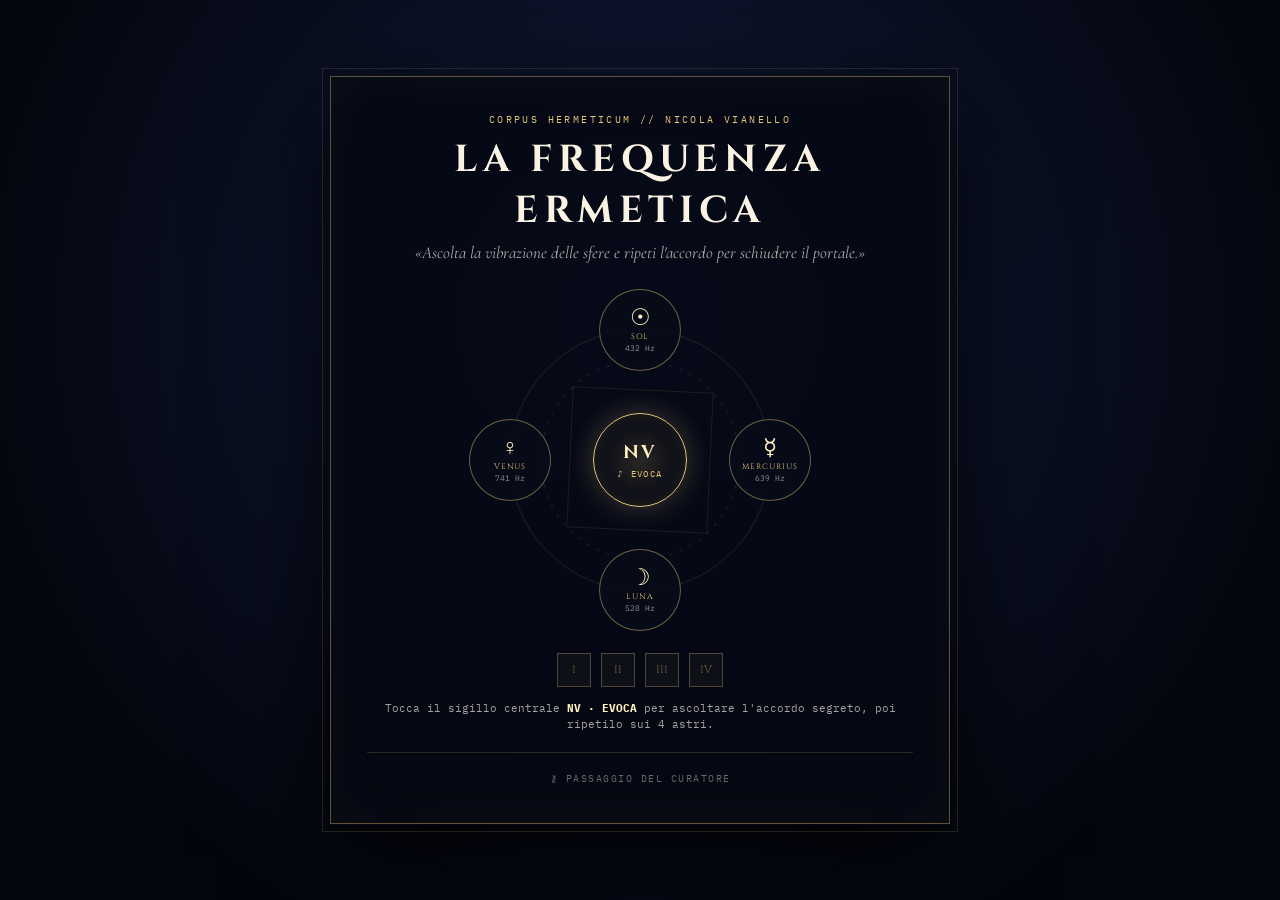
==== commit 1ba491c4: "Fix zero-flash image/zoom preload, add cosmic video background fusion & per-video ambient-glitch-dro" ====
--- a/index.html
+++ b/index.html
@@ -342,28 +342,35 @@
   </div>
 
   <!-- =========================================================================
-       LIVING FULLSCREEN STAGE ("LA GRAFICA ESCE DALLA CARTA E PRENDE VITA")
-  ========================================================================== -->
-  <div id="living-stage" class="living-stage" aria-hidden="true" role="dialog" aria-modal="true" aria-label="Risveglio Animazione a Tutto Schermo">
+       LIVING FULLSCREEN STAGE ("LA GRAFICA ESCE DALLA CARTA E SI FONDE CON LO SFONDO")
+  ========================================================================== -->
+  <div id="living-stage" class="living-stage is-fused" aria-hidden="true" role="dialog" aria-modal="true" aria-label="Risveglio Animazione a Tutto Schermo">
+    <!-- Ambient Blurred Atmospheric Mirror (fonde l'opera con tutto lo schermo) -->
+    <video id="living-video-bg" class="living-video-bg" loop muted playsinline aria-hidden="true"></video>
     <canvas id="living-particles" class="living-particles" aria-hidden="true"></canvas>
 
-    <!-- Fase 1: La carta quadrata che si stacca e si dissolve -->
+    <!-- Fase 1: La carta quadrata che si stacca dalla mappa e si dissolve -->
     <div id="living-paper-ghost" class="living-paper-ghost" aria-hidden="true">
       <img id="living-ghost-img" src="" alt="" />
     </div>
 
-    <!-- Fase 2: L'opera viva a tutto schermo -->
-    <video id="living-video" class="living-video" loop playsinline preload="auto"></video>
+    <!-- Fase 2: L'opera viva a tutto schermo con fusione radiale nello sfondo -->
+    <video id="living-video" class="living-video" loop muted playsinline preload="auto"></video>
+
+    <!-- Traccia Audio MP3 / Ambient-Glitch-Drone associata -->
+    <audio id="living-audio" loop preload="auto"></audio>
 
     <!-- HUD Flottante Minimal (si dissolve automaticamente dopo 2.5s) -->
     <div id="living-hud" class="living-hud">
       <div class="living-hud__title">
         <span id="living-roman">LAMINA I</span>
         <strong id="living-title">ASTRO QUEEN</strong>
+        <span class="living-track-name" id="living-track-name">♪ AMBIENT-GLITCH-DRONE</span>
       </div>
       <div class="living-hud__controls">
         <button type="button" class="living-btn" id="living-play-btn">⏸ PAUSA</button>
         <button type="button" class="living-btn" id="living-mute-btn">♪ AUDIO ON</button>
+        <button type="button" class="living-btn" id="living-fuse-btn">✦ FUSIONE ATTIVA</button>
         <button type="button" class="living-btn" id="living-fit-btn">⛶ RIEMPI SCHERMO</button>
         <button type="button" class="living-btn living-btn--close" id="living-close-btn">✕ RITORNA ALLA CARTA</button>
       </div>
--- a/style.css
+++ b/style.css
@@ -925,14 +925,15 @@
   position: fixed;
   inset: 0;
   z-index: 6000;
-  background: #020308;
+  background: radial-gradient(circle at 50% 50%, #090E20 0%, #020308 82%);
   display: flex;
   align-items: center;
   justify-content: center;
   opacity: 0;
   visibility: hidden;
   pointer-events: none;
-  transition: opacity 0.55s ease, visibility 0.55s;
+  overflow: hidden;
+  transition: opacity 0.6s ease, visibility 0.6s;
 }
 
 .living-stage.is-active {
@@ -941,19 +942,37 @@
   pointer-events: auto;
 }
 
+/* Synchronized Ambient Blurred Backdrop Video that fuses artwork with entire screen */
+.living-video-bg {
+  position: absolute;
+  inset: -12%;
+  width: 124%;
+  height: 124%;
+  object-fit: cover;
+  filter: blur(48px) saturate(1.45) brightness(0.58);
+  opacity: 0;
+  z-index: 0;
+  pointer-events: none;
+  transition: opacity 1.2s ease;
+}
+
+.living-stage.is-fused.is-playing .living-video-bg {
+  opacity: 0.85;
+}
+
 .living-particles {
   position: absolute;
   inset: 0;
   width: 100%;
   height: 100%;
   pointer-events: none;
-  z-index: 1;
+  z-index: 3;
 }
 
 /* Ghost Paper Card that lifts off & dissolves as the artwork awakens */
 .living-paper-ghost {
   position: absolute;
-  z-index: 3;
+  z-index: 4;
   width: min(56vmin, 420px);
   aspect-ratio: 1 / 1;
   border: 2px solid #E6C677;
@@ -987,7 +1006,20 @@
   object-fit: contain;
   opacity: 0;
   transform: scale(0.92);
-  transition: opacity 0.9s cubic-bezier(0.22, 1, 0.36, 1), transform 1.1s cubic-bezier(0.22, 1, 0.36, 1);
+  transition: opacity 0.9s cubic-bezier(0.22, 1, 0.36, 1), transform 1.1s cubic-bezier(0.22, 1, 0.36, 1), -webkit-mask-image 0.5s ease;
+}
+
+/* Seamless radial vignette fusion into cosmic background (no boxy edges!) */
+.living-stage.is-fused .living-video {
+  -webkit-mask-image: radial-gradient(ellipse 68% 86% at 50% 50%, #000 58%, rgba(0, 0, 0, 0.65) 78%, transparent 100%);
+  mask-image: radial-gradient(ellipse 68% 86% at 50% 50%, #000 58%, rgba(0, 0, 0, 0.65) 78%, transparent 100%);
+  mix-blend-mode: screen;
+}
+
+.living-stage.is-fused .living-video.is-cover {
+  -webkit-mask-image: radial-gradient(ellipse 92% 94% at 50% 50%, #000 72%, transparent 100%);
+  mask-image: radial-gradient(ellipse 92% 94% at 50% 50%, #000 72%, transparent 100%);
+  mix-blend-mode: normal;
 }
 
 .living-stage.is-playing .living-video {
@@ -997,6 +1029,31 @@
 
 .living-video.is-cover {
   object-fit: cover;
+}
+
+.living-track-name {
+  font-family: var(--font-mono);
+  font-size: 9px;
+  letter-spacing: 0.12em;
+  color: rgba(242, 236, 224, 0.6);
+  margin-top: 2px;
+}
+
+/* Live Hover Preview Video inside Star Map nodes */
+.map-node__hover-video {
+  position: absolute;
+  inset: 0;
+  width: 100%;
+  height: 100%;
+  object-fit: cover;
+  opacity: 0;
+  transition: opacity 0.45s ease;
+  pointer-events: none;
+  z-index: 2;
+}
+
+.map-node:hover .map-node__hover-video {
+  opacity: 1;
 }
 
 /* Auto-hiding Floating Living HUD */
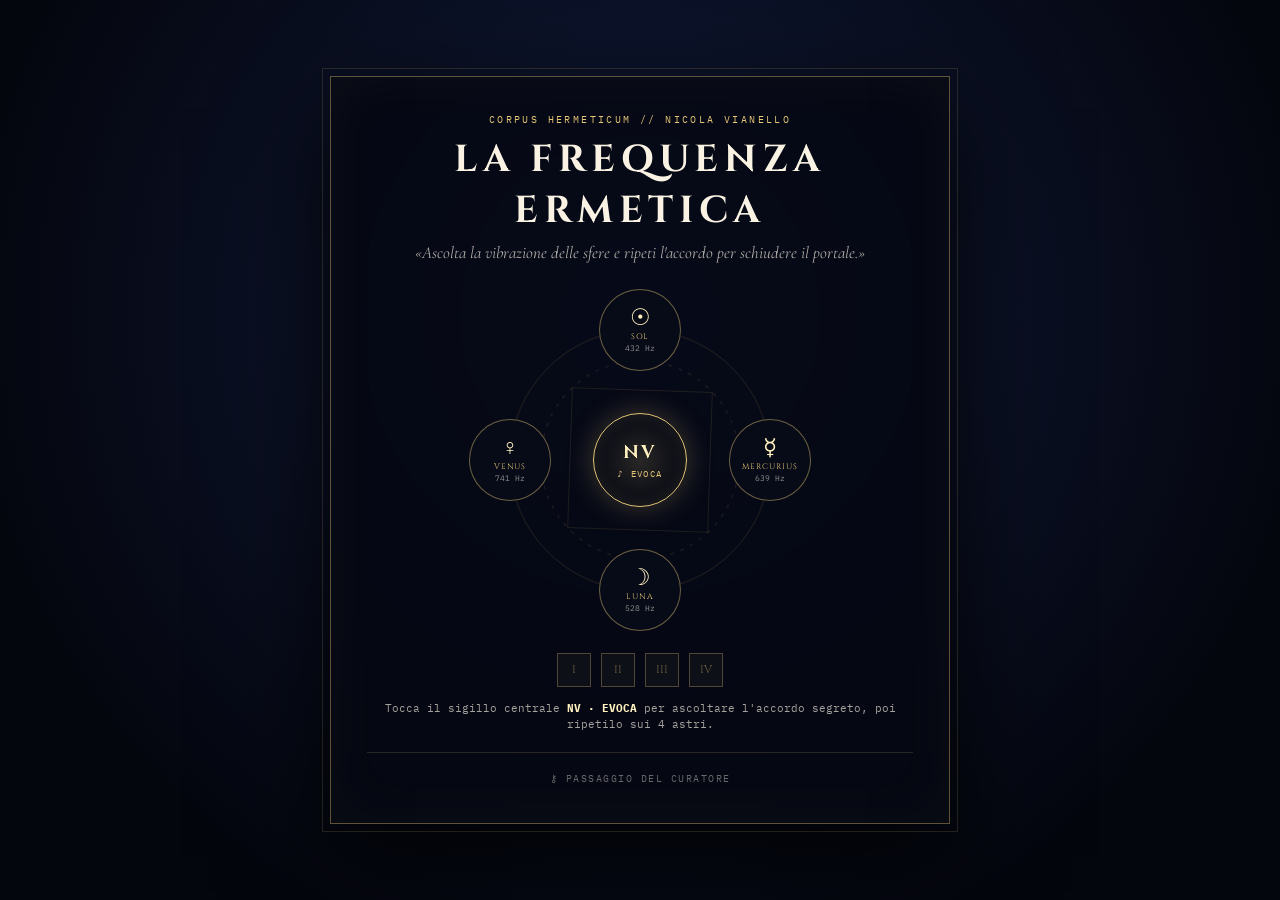
==== commit 48908327: "Add Mobile & Tablet Hermetic Book Web App (PWA, 3D Folio Page-Turner, Paper Rustle & Bottom Dock)" ====
--- a/index.html
+++ b/index.html
@@ -4,6 +4,12 @@
   <meta charset="UTF-8" />
   <meta name="viewport" content="width=device-width, initial-scale=1.0, viewport-fit=cover" />
   <meta name="theme-color" content="#060914" />
+  <meta name="apple-mobile-web-app-capable" content="yes" />
+  <meta name="apple-mobile-web-app-status-bar-style" content="black-translucent" />
+  <meta name="apple-mobile-web-app-title" content="CODEX" />
+  <link rel="manifest" href="manifest.json" />
+  <link rel="icon" type="image/svg+xml" href="MEDIA/codex-icon.svg" />
+  <link rel="apple-touch-icon" href="MEDIA/codex-icon.svg" />
   <title>NICOLA VIANELLO — CODEX HERMETICUS // COLLAGE ESOTERICI</title>
   <meta name="description" content="Portale Ermetico di Nicola Vianello — Archivio di Collage Esoterici, Grimorio Veneziano (2025) e Mappa Celestiale (2026) con animazioni viventi." />
 
@@ -251,7 +257,103 @@
       <div id="grimoire-grid" class="grimoire-grid"></div>
     </section>
 
+    <!-- VISTA 3: LIBRO ERMETICO / CODEX FOLIO (WEB APP MOBILE & TABLET) -->
+    <section id="codex-book-view" class="codex-book-view" aria-label="Libro Ermetico Sfoglia-Pagine">
+      <div class="codex-book-shell" id="codex-book-shell">
+        <div class="codex-spine" aria-hidden="true"></div>
+        <div class="codex-page-edges" aria-hidden="true"></div>
+
+        <!-- Intestazione Capitolo & Numero Folio -->
+        <header class="folio-header">
+          <span class="folio-chapter" id="folio-chapter">LIBER I · MAPPA CELESTIALE</span>
+          <span class="folio-counter" id="folio-counter">FOL. I / XXII</span>
+        </header>
+
+        <!-- Pagina Sfoglia-Folio con Flip 3D (Fronte: Tavola + Oculus · Retro: Formula & Oracolo) -->
+        <div class="folio-stage" id="folio-stage">
+          <div class="folio-card" id="folio-card">
+            <!-- FRONTE DELLA PAGINA -->
+            <div class="folio-face folio-face--front">
+              <div class="folio-ornament folio-ornament--tl" aria-hidden="true">✦</div>
+              <div class="folio-ornament folio-ornament--tr" aria-hidden="true">✦</div>
+
+              <div class="folio-plate-wrap" id="folio-plate-wrap">
+                <img id="folio-img-a" class="lb-layer-img is-visible" src="" alt="" />
+                <img id="folio-img-b" class="lb-layer-img" src="" alt="" />
+                <div class="lb-iris-ring" id="folio-iris-ring" aria-hidden="true"></div>
+                <span class="folio-stage-pill" id="folio-stage-pill">NIGREDO</span>
+                <span class="folio-depth-pill" id="folio-depth-pill" style="display:none;">I · MACROCOSMOS</span>
+              </div>
+
+              <div class="folio-caption">
+                <span class="folio-roman" id="folio-roman">LAMINA I</span>
+                <h2 class="folio-title" id="folio-title">ASTRAL KEEPER</h2>
+              </div>
+
+              <!-- Oculus 3-Strati direttamente sulla pagina del libro -->
+              <div class="folio-oculus" id="folio-oculus" style="display:none;"></div>
+
+              <!-- Azioni Pagina: Risveglia Video + Gira Pagina -->
+              <div class="folio-actions">
+                <button type="button" class="folio-btn folio-btn--awaken" id="folio-awaken-btn" style="display:none;">
+                  ✦ RISVEGLIA VIDEO
+                </button>
+                <button type="button" class="folio-btn" id="folio-flip-btn">
+                  ↻ RETRO ALCHEMICO
+                </button>
+              </div>
+            </div>
+
+            <!-- RETRO DELLA PAGINA (PERGAMENA SEGRETA) -->
+            <div class="folio-face folio-face--back">
+              <div class="folio-back-seal" aria-hidden="true">☉</div>
+              <span class="folio-roman" id="folio-back-roman">ARCANO I</span>
+              <h3 class="folio-title" id="folio-back-title">ASTRAL KEEPER</h3>
+              <blockquote class="folio-back-oracle" id="folio-back-oracle"></blockquote>
+              <p class="folio-back-formula" id="folio-back-formula"></p>
+              <p class="folio-back-notes" id="folio-back-notes"></p>
+              <button type="button" class="folio-btn" id="folio-unflip-btn">↻ TORNA ALLA TAVOLA</button>
+            </div>
+          </div>
+        </div>
+
+        <!-- Navigazione Sfoglia-Pagine + Segnalibro Scorrimento Rapido -->
+        <footer class="folio-nav">
+          <button type="button" class="folio-turn-btn" id="folio-prev-btn" aria-label="Pagina Precedente">←</button>
+          <div class="folio-ribbon-wrap">
+            <input type="range" id="folio-scrubber" min="0" max="21" value="0" aria-label="Sfoglia i fogli del codice" />
+            <span class="folio-swipe-hint">← SCORRI PER SFOGLIARE LE PAGINE →</span>
+          </div>
+          <button type="button" class="folio-turn-btn" id="folio-next-btn" aria-label="Pagina Successiva">→</button>
+        </footer>
+      </div>
+    </section>
+
   </main>
+
+  <!-- DOCK INFERIORE WEB APP (ZONA POLLICE PER SMARTPHONE & TABLET) -->
+  <nav id="mobile-book-dock" class="mobile-book-dock" aria-label="Navigazione Libro Ermetico">
+    <button type="button" class="dock-item is-active" data-dock-view="book">
+      <span class="dock-icon">📖</span>
+      <span class="dock-label">LIBRO</span>
+    </button>
+    <button type="button" class="dock-item" data-dock-view="map">
+      <span class="dock-icon">✦</span>
+      <span class="dock-label">MAPPA</span>
+    </button>
+    <button type="button" class="dock-item" data-dock-view="grimoire">
+      <span class="dock-icon">☷</span>
+      <span class="dock-label">INDICE</span>
+    </button>
+    <button type="button" class="dock-item" id="dock-oracle-btn">
+      <span class="dock-icon">✧</span>
+      <span class="dock-label">ORACOLO</span>
+    </button>
+    <button type="button" class="dock-item" id="dock-realm-btn">
+      <span class="dock-icon" id="dock-realm-icon">❦</span>
+      <span class="dock-label" id="dock-realm-label">2025</span>
+    </button>
+  </nav>
 
   <!-- =========================================================================
        MODALE ORACOLO ("INTERROGA L'ARCHIVIO")
--- a/style.css
+++ b/style.css
@@ -1121,14 +1121,393 @@
 .living-btn--close:hover { background: #D64545; color: #FFF; }
 
 /* ==========================================================================
-   7. RESPONSIVE (TABLET & SMARTPHONE)
+   7. LIBRO ERMETICO / CODEX FOLIO (WEB APP MOBILE & TABLET)
+   ========================================================================== */
+.codex-book-view {
+  display: none;
+  min-height: calc(100dvh - var(--hud-h));
+  padding: 12px 14px calc(86px + env(safe-area-inset-bottom, 0px));
+  align-items: center;
+  justify-content: center;
+}
+
+.codex-book-view.is-active {
+  display: flex;
+}
+
+.codex-book-shell {
+  position: relative;
+  width: 100%;
+  max-width: 520px;
+  min-height: calc(100dvh - var(--hud-h) - 96px - env(safe-area-inset-bottom, 0px));
+  background: var(--card-bg);
+  border: 1.5px solid var(--gold);
+  outline: 1px solid var(--gold-soft);
+  outline-offset: -7px;
+  border-radius: 3px 12px 12px 3px;
+  padding: 16px 16px 14px 24px;
+  display: flex;
+  flex-direction: column;
+  justify-content: space-between;
+  gap: 12px;
+  box-shadow:
+    inset 22px 0 32px rgba(0, 0, 0, 0.42),
+    8px 0 0 -2px var(--bg-surface),
+    10px 0 0 -1px var(--border),
+    15px 0 0 -3px var(--bg-surface),
+    17px 0 0 -2px var(--border),
+    0 24px 60px rgba(0, 0, 0, 0.55);
+  overflow: hidden;
+  touch-action: pan-y;
+}
+
+html[data-realm="grimorio"] .codex-book-shell {
+  box-shadow:
+    inset 22px 0 28px rgba(68, 46, 20, 0.24),
+    7px 0 0 -2px #E4D6B8,
+    9px 0 0 -1px rgba(143, 107, 41, 0.5),
+    14px 0 0 -3px #DFCFAF,
+    16px 0 0 -2px rgba(143, 107, 41, 0.4),
+    0 22px 48px rgba(42, 28, 12, 0.22);
+}
+
+/* Gilded Book Spine Line */
+.codex-spine {
+  position: absolute;
+  top: 0;
+  bottom: 0;
+  left: 8px;
+  width: 2px;
+  background: linear-gradient(180deg, transparent, var(--gold), transparent);
+  opacity: 0.45;
+  pointer-events: none;
+}
+
+.folio-header {
+  display: flex;
+  justify-content: space-between;
+  align-items: center;
+  padding-bottom: 8px;
+  border-bottom: 1px solid var(--border);
+  font-family: var(--font-mono);
+  font-size: 9.5px;
+  letter-spacing: 0.14em;
+}
+
+.folio-chapter { color: var(--gold); font-weight: 600; }
+.folio-counter { color: var(--text-muted); }
+
+/* 3D Page-Turn & Flip Stage */
+.folio-stage {
+  flex: 1;
+  perspective: 1400px;
+  display: flex;
+  align-items: center;
+  justify-content: center;
+}
+
+.folio-card {
+  position: relative;
+  width: 100%;
+  transform-style: preserve-3d;
+  transition: transform 0.65s cubic-bezier(0.22, 1, 0.36, 1), opacity 0.3s ease;
+}
+
+.folio-card.is-flipped {
+  transform: rotateY(180deg);
+}
+
+.folio-card.turn-next {
+  animation: pageTurnNext 0.42s cubic-bezier(0.22, 1, 0.36, 1);
+}
+
+.folio-card.turn-prev {
+  animation: pageTurnPrev 0.42s cubic-bezier(0.22, 1, 0.36, 1);
+}
+
+@keyframes pageTurnNext {
+  0%   { opacity: 0.25; transform: translateX(36px) rotateY(-14deg); }
+  100% { opacity: 1; transform: translateX(0) rotateY(0); }
+}
+
+@keyframes pageTurnPrev {
+  0%   { opacity: 0.25; transform: translateX(-36px) rotateY(14deg); }
+  100% { opacity: 1; transform: translateX(0) rotateY(0); }
+}
+
+.folio-face {
+  backface-visibility: hidden;
+  -webkit-backface-visibility: hidden;
+  display: flex;
+  flex-direction: column;
+  gap: 10px;
+  position: relative;
+}
+
+.folio-face--back {
+  position: absolute;
+  inset: 0;
+  transform: rotateY(180deg);
+  align-items: center;
+  justify-content: center;
+  text-align: center;
+  padding: 20px 12px;
+  background: var(--card-bg);
+  border: 1px dashed var(--border);
+}
+
+.folio-ornament {
+  position: absolute;
+  top: -2px;
+  font-size: 10px;
+  color: var(--gold);
+  opacity: 0.65;
+  pointer-events: none;
+}
+.folio-ornament--tl { left: -2px; }
+.folio-ornament--tr { right: -2px; }
+
+.folio-plate-wrap {
+  position: relative;
+  width: 100%;
+  aspect-ratio: 1 / 1;
+  border: 1px solid var(--gold);
+  background: #04060D;
+  overflow: hidden;
+  box-shadow: 0 12px 32px rgba(0, 0, 0, 0.4);
+}
+
+.folio-stage-pill {
+  position: absolute;
+  top: 8px;
+  left: 8px;
+  z-index: 5;
+  padding: 3px 8px;
+  background: rgba(6, 9, 20, 0.82);
+  border: 1px solid rgba(230, 198, 119, 0.55);
+  color: #E6C677;
+  font-family: var(--font-mono);
+  font-size: 8.5px;
+  letter-spacing: 0.14em;
+}
+
+.folio-depth-pill {
+  position: absolute;
+  bottom: 8px;
+  left: 8px;
+  z-index: 5;
+  padding: 3px 8px;
+  background: rgba(6, 9, 20, 0.82);
+  border: 1px solid rgba(230, 198, 119, 0.55);
+  color: #FFF0BE;
+  font-family: var(--font-mono);
+  font-size: 8.5px;
+  letter-spacing: 0.12em;
+}
+
+.folio-caption {
+  text-align: center;
+}
+
+.folio-roman {
+  display: block;
+  font-family: var(--font-mono);
+  font-size: 9.5px;
+  letter-spacing: 0.18em;
+  color: var(--gold);
+}
+
+.folio-title {
+  font-family: var(--font-display);
+  font-size: clamp(1.1rem, 4.5vw, 1.45rem);
+  letter-spacing: 0.12em;
+  margin-top: 2px;
+}
+
+/* Inline Oculus 3-Layer Bar on the Book Page */
+.folio-oculus {
+  display: grid;
+  grid-template-columns: repeat(3, 1fr);
+  gap: 6px;
+}
+
+.folio-oculus-btn {
+  padding: 7px 4px;
+  border: 1px solid var(--border);
+  background: var(--bg-surface);
+  font-family: var(--font-mono);
+  font-size: 9px;
+  letter-spacing: 0.08em;
+  color: var(--text-muted);
+  transition: all 0.2s ease;
+}
+
+.folio-oculus-btn.is-active {
+  border-color: var(--gold);
+  background: var(--gold);
+  color: #060914;
+  font-weight: 700;
+}
+
+.folio-actions {
+  display: flex;
+  gap: 8px;
+}
+
+.folio-btn {
+  flex: 1;
+  padding: 10px 10px;
+  border: 1px solid var(--border);
+  background: var(--bg-surface);
+  font-family: var(--font-mono);
+  font-size: 9.5px;
+  letter-spacing: 0.1em;
+  color: var(--gold);
+  min-height: 40px;
+  transition: all 0.2s ease;
+}
+
+.folio-btn--awaken {
+  border-color: #FFF0BE;
+  background: linear-gradient(135deg, rgba(230, 198, 119, 0.28), rgba(143, 107, 41, 0.16));
+  color: #FFF0BE;
+  font-weight: 600;
+  box-shadow: 0 0 18px rgba(230, 198, 119, 0.3);
+}
+
+.folio-back-seal {
+  font-size: 2rem;
+  color: var(--gold);
+  margin-bottom: 4px;
+}
+
+.folio-back-oracle {
+  font-style: italic;
+  font-size: 1.15rem;
+  line-height: 1.5;
+  margin: 8px 0;
+  padding: 0 8px;
+}
+
+.folio-back-formula {
+  font-family: var(--font-mono);
+  font-size: 9px;
+  letter-spacing: 0.1em;
+  color: var(--gold);
+}
+
+.folio-back-notes {
+  font-size: 0.95rem;
+  color: var(--text-muted);
+  margin-bottom: 10px;
+}
+
+/* Folio Turn Controls & Ribbon Scrubber */
+.folio-nav {
+  display: flex;
+  align-items: center;
+  gap: 10px;
+  padding-top: 8px;
+  border-top: 1px solid var(--border);
+}
+
+.folio-turn-btn {
+  width: 40px;
+  height: 40px;
+  border: 1px solid var(--border);
+  background: var(--bg-surface);
+  color: var(--gold);
+  font-family: var(--font-mono);
+  font-size: 15px;
+  flex-shrink: 0;
+}
+
+.folio-ribbon-wrap {
+  flex: 1;
+  display: flex;
+  flex-direction: column;
+  align-items: center;
+  gap: 3px;
+}
+
+.folio-ribbon-wrap input[type="range"] {
+  width: 100%;
+  accent-color: var(--gold);
+}
+
+.folio-swipe-hint {
+  font-family: var(--font-mono);
+  font-size: 8px;
+  letter-spacing: 0.12em;
+  color: var(--text-muted);
+}
+
+/* Native Thumb-Zone Bottom Dock (Mobile & Tablet <= 900px) */
+.mobile-book-dock {
+  display: none;
+  position: fixed;
+  left: 0;
+  right: 0;
+  bottom: 0;
+  z-index: 1200;
+  background: var(--bg-hud);
+  backdrop-filter: blur(18px);
+  -webkit-backdrop-filter: blur(18px);
+  border-top: 1px solid var(--border);
+  padding: 6px 8px calc(8px + env(safe-area-inset-bottom, 0px));
+  grid-template-columns: repeat(5, 1fr);
+  gap: 4px;
+}
+
+.dock-item {
+  display: flex;
+  flex-direction: column;
+  align-items: center;
+  justify-content: center;
+  gap: 3px;
+  padding: 6px 2px;
+  color: var(--text-muted);
+  font-family: var(--font-mono);
+  border-radius: 6px;
+  transition: all 0.2s ease;
+}
+
+.dock-item.is-active {
+  color: var(--gold);
+  background: var(--gold-soft);
+}
+
+.dock-icon { font-size: 15px; line-height: 1; }
+.dock-label { font-size: 8.5px; letter-spacing: 0.1em; font-weight: 600; }
+
+/* ==========================================================================
+   8. RESPONSIVE (TABLET & SMARTPHONE WEB APP)
    ========================================================================== */
 @media (max-width: 900px) {
-  .portal-hud { flex-wrap: wrap; padding: calc(8px + env(safe-area-inset-top, 0px)) 12px 8px; }
-  .hud-realms { order: 3; width: 100%; display: grid; grid-template-columns: 1fr 1fr; }
-  .realm-btn { justify-content: center; }
-  .portal-main { padding-top: 104px; }
-  .map-view { height: calc(100dvh - 104px); }
+  .portal-hud {
+    padding: calc(6px + env(safe-area-inset-top, 0px)) 14px 6px;
+    min-height: 52px;
+  }
+  .hud-realms,
+  #toggle-view-btn,
+  #open-oracle-btn {
+    display: none !important;
+  }
+  .mobile-book-dock {
+    display: grid;
+  }
+  .portal-main {
+    padding-top: calc(52px + env(safe-area-inset-top, 0px));
+  }
+  .map-view {
+    height: calc(100dvh - 52px - 68px - env(safe-area-inset-top, 0px) - env(safe-area-inset-bottom, 0px));
+  }
+  .grimoire-view {
+    padding-bottom: calc(96px + env(safe-area-inset-bottom, 0px));
+  }
+  .map-controls {
+    bottom: calc(82px + env(safe-area-inset-bottom, 0px));
+  }
   .lb-body { grid-template-columns: 1fr; }
 }
 
@@ -1144,12 +1523,12 @@
 }
 
 /* ==========================================================================
-   8. STAMPA TALISMANO / GRIMORIO VENEZIANO (@media print)
+   9. STAMPA TALISMANO / GRIMORIO VENEZIANO (@media print)
    ========================================================================== */
 @media print {
   @page { size: A4 portrait; margin: 14mm; }
   html, body { background: #FFFFFF !important; color: #14100C !important; overflow: visible !important; }
-  .hermetic-gate, .portal-hud, .celestial-bg, .venetian-grain, .map-view, .stage-filters, .arcana-flip-btn, .modal-overlay, .living-stage { display: none !important; }
+  .hermetic-gate, .portal-hud, .mobile-book-dock, .codex-book-view, .celestial-bg, .venetian-grain, .map-view, .stage-filters, .arcana-flip-btn, .modal-overlay, .living-stage { display: none !important; }
   .portal-main { padding-top: 0 !important; }
   .grimoire-view { display: block !important; padding: 0 !important; }
   .grimoire-grid { grid-template-columns: repeat(3, 1fr) !important; gap: 14px !important; }
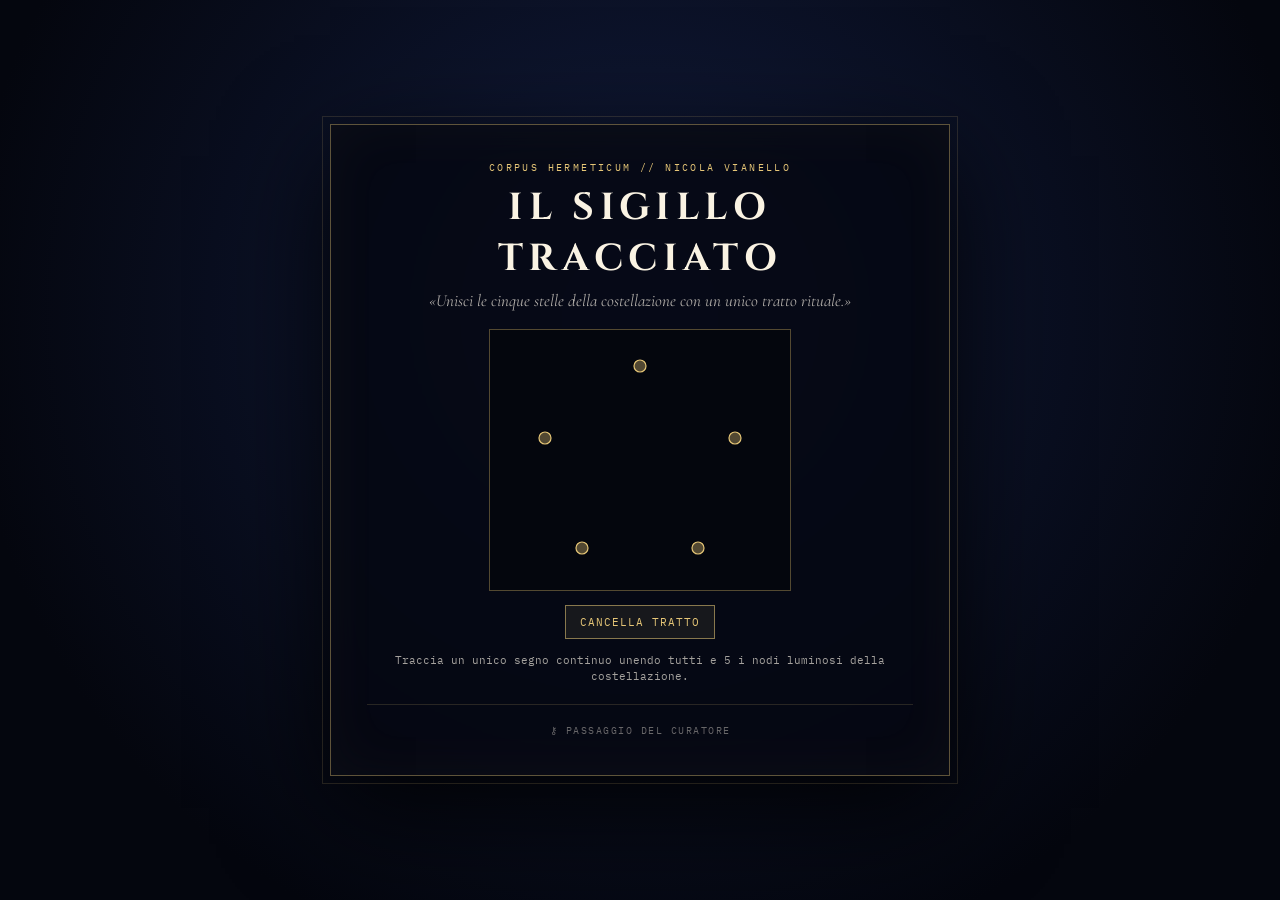
==== commit 10994bbe: "Fix live CMS sync (no-store + /api/manifest), clean mobile video playback, POCO small-screen layout " ====
--- a/index.html
+++ b/index.html
@@ -199,6 +199,13 @@
       <button type="button" class="hud-pill hud-pill--gold" id="open-oracle-btn" title="Interroga l'Archivio come un Oracolo">
         ✧ ORACOLO
       </button>
+      <button type="button" class="hud-pill hud-pill--premium" id="open-credits-btn" title="Crediti Sonic Curation — Ashed Thought">
+        <svg class="brain-icon" viewBox="0 0 24 24" width="14" height="14" fill="none" stroke="currentColor" stroke-width="1.7" stroke-linecap="round" stroke-linejoin="round" aria-hidden="true">
+          <path d="M9.5 2A2.5 2.5 0 0 1 12 4.5v15a2.5 2.5 0 0 1-4.96.44 2.5 2.5 0 0 1-2.96-3.08 3 3 0 0 1-.34-5.58 2.5 2.5 0 0 1 1.32-4.24 2.5 2.5 0 0 1 1.98-3A2.5 2.5 0 0 1 9.5 2Z"/>
+          <path d="M14.5 2A2.5 2.5 0 0 0 12 4.5v15a2.5 2.5 0 0 0 4.96.44 2.5 2.5 0 0 0 2.96-3.08 3 3 0 0 0 .34-5.58 2.5 2.5 0 0 0-1.32-4.24 2.5 2.5 0 0 0-1.98-3A2.5 2.5 0 0 0 14.5 2Z"/>
+        </svg>
+        <span class="premium-label">CREDITI</span>
+      </button>
       <button type="button" class="hud-pill" id="toggle-audio-btn" aria-pressed="false" title="Attiva/Disattiva Drone Armonico">
         ♪ OFF
       </button>
@@ -381,6 +388,31 @@
   </div>
 
   <!-- =========================================================================
+       MODALE CREDITI PREMIUM (ASHED THOUGHT — SONIC CURATION)
+  ========================================================================== -->
+  <div id="credits-modal" class="modal-overlay" aria-hidden="true" role="dialog" aria-modal="true" aria-label="Crediti e Ringraziamenti">
+    <div class="modal-backdrop" data-close-modal="credits"></div>
+    <div class="credits-shell">
+      <button type="button" class="modal-close-btn credits-close" data-close-modal="credits">CHIUDI ✕</button>
+
+      <div class="credits-emblem" aria-hidden="true">
+        <svg viewBox="0 0 24 24" width="44" height="44" fill="none" stroke="#FFF0BE" stroke-width="1.4" stroke-linecap="round" stroke-linejoin="round">
+          <path d="M9.5 2A2.5 2.5 0 0 1 12 4.5v15a2.5 2.5 0 0 1-4.96.44 2.5 2.5 0 0 1-2.96-3.08 3 3 0 0 1-.34-5.58 2.5 2.5 0 0 1 1.32-4.24 2.5 2.5 0 0 1 1.98-3A2.5 2.5 0 0 1 9.5 2Z"/>
+          <path d="M14.5 2A2.5 2.5 0 0 0 12 4.5v15a2.5 2.5 0 0 0 4.96.44 2.5 2.5 0 0 0 2.96-3.08 3 3 0 0 0 .34-5.58 2.5 2.5 0 0 0-1.32-4.24 2.5 2.5 0 0 0-1.98-3A2.5 2.5 0 0 0 14.5 2Z"/>
+        </svg>
+      </div>
+
+      <span class="oracle-kicker">SONIC CURATION &amp; SOUND DIRECTION // CREDITI</span>
+      <h2 class="credits-name">ASHED THOUGHT</h2>
+      <div class="credits-divider" aria-hidden="true">✦</div>
+      <p class="credits-text">
+        Un ringraziamento speciale ad <strong>Ashed Thought</strong>, mente sonora e guida musicale che mi ha aiutato magistralmente a scegliere e plasmare le tracce per le animazioni viventi di questo archivio ermetico.
+      </p>
+      <div class="credits-footer">CODEX HERMETICUS · NICOLA VIANELLO · 2026</div>
+    </div>
+  </div>
+
+  <!-- =========================================================================
        LIGHTBOX ISPETTORE CON OCULUS TRISMEGISTI (3 LIVELLI DI ZOOM) + RISVEGLIO
   ========================================================================== -->
   <div id="artwork-lightbox" class="modal-overlay" aria-hidden="true" role="dialog" aria-modal="true" aria-label="Ispezione Lamina">
--- a/style.css
+++ b/style.css
@@ -470,6 +470,107 @@
 }
 .hud-pill:hover, .hud-pill--gold { border-color: var(--gold); color: var(--gold); }
 .hud-pill--gold:hover { background: var(--gold); color: #060914; }
+
+/* PREMIUM Brain Credits Medallion Button */
+.hud-pill--premium {
+  display: inline-flex;
+  align-items: center;
+  gap: 6px;
+  border: 1px solid #FFF0BE;
+  background: linear-gradient(135deg, rgba(230, 198, 119, 0.24), rgba(143, 107, 41, 0.14));
+  color: #FFF0BE;
+  font-weight: 600;
+  box-shadow: 0 0 16px rgba(230, 198, 119, 0.28), inset 0 0 8px rgba(255, 240, 190, 0.12);
+}
+
+html[data-realm="grimorio"] .hud-pill--premium {
+  border-color: #8F6B29;
+  background: linear-gradient(135deg, rgba(184, 139, 54, 0.22), rgba(143, 107, 41, 0.1));
+  color: #5C4214;
+  box-shadow: 0 0 12px rgba(143, 107, 41, 0.2);
+}
+
+.hud-pill--premium:hover {
+  background: #E6C677;
+  color: #060914 !important;
+  box-shadow: 0 0 26px rgba(230, 198, 119, 0.65);
+}
+
+.brain-icon {
+  flex-shrink: 0;
+}
+
+/* Credits Modal (Ashed Thought) */
+.credits-shell {
+  position: relative;
+  z-index: 2;
+  width: 100%;
+  max-width: 520px;
+  border: 1.5px solid #E6C677;
+  outline: 1px solid rgba(230, 198, 119, 0.25);
+  outline-offset: -8px;
+  background: radial-gradient(circle at 50% 22%, #131C3A 0%, #070A16 78%);
+  color: #F2ECE0;
+  padding: 40px 28px 32px;
+  text-align: center;
+  box-shadow: 0 32px 100px rgba(0, 0, 0, 0.88), 0 0 45px rgba(230, 198, 119, 0.16);
+}
+
+.credits-close {
+  position: absolute;
+  top: 14px;
+  right: 14px;
+}
+
+.credits-emblem {
+  width: 82px;
+  height: 82px;
+  margin: 0 auto 18px;
+  border-radius: 50%;
+  border: 1.5px solid #E6C677;
+  background: radial-gradient(circle, rgba(230, 198, 119, 0.22) 0%, rgba(6, 9, 20, 0.9) 74%);
+  display: flex;
+  align-items: center;
+  justify-content: center;
+  box-shadow: 0 0 34px rgba(230, 198, 119, 0.4);
+  animation: coreBreath 3.2s ease-in-out infinite;
+}
+
+.credits-name {
+  font-family: var(--font-display);
+  font-size: clamp(1.6rem, 5vw, 2.3rem);
+  letter-spacing: 0.18em;
+  color: #FFF0BE;
+  margin-top: 6px;
+}
+
+.credits-divider {
+  color: #E6C677;
+  margin: 14px 0;
+  font-size: 13px;
+  letter-spacing: 0.3em;
+}
+
+.credits-text {
+  font-family: var(--font-serif);
+  font-size: 1.18rem;
+  line-height: 1.6;
+  color: rgba(242, 236, 224, 0.88);
+  margin-bottom: 22px;
+}
+
+.credits-text strong {
+  color: #FFF0BE;
+}
+
+.credits-footer {
+  font-family: var(--font-mono);
+  font-size: 9.5px;
+  letter-spacing: 0.18em;
+  color: rgba(230, 198, 119, 0.6);
+  padding-top: 14px;
+  border-top: 1px solid rgba(230, 198, 119, 0.2);
+}
 
 /* ==========================================================================
    3. VISTA MAPPA CELESTIALE INFINITA (PAN & ZOOM)
@@ -1485,22 +1586,24 @@
    ========================================================================== */
 @media (max-width: 900px) {
   .portal-hud {
-    padding: calc(6px + env(safe-area-inset-top, 0px)) 14px 6px;
-    min-height: 52px;
+    padding: calc(6px + env(safe-area-inset-top, 0px)) 12px 6px;
+    min-height: 50px;
   }
   .hud-realms,
   #toggle-view-btn,
-  #open-oracle-btn {
+  #open-oracle-btn,
+  #living-fuse-btn,
+  .living-video-bg {
     display: none !important;
   }
   .mobile-book-dock {
     display: grid;
   }
   .portal-main {
-    padding-top: calc(52px + env(safe-area-inset-top, 0px));
+    padding-top: calc(50px + env(safe-area-inset-top, 0px));
   }
   .map-view {
-    height: calc(100dvh - 52px - 68px - env(safe-area-inset-top, 0px) - env(safe-area-inset-bottom, 0px));
+    height: calc(100dvh - 50px - 66px - env(safe-area-inset-top, 0px) - env(safe-area-inset-bottom, 0px));
   }
   .grimoire-view {
     padding-bottom: calc(96px + env(safe-area-inset-bottom, 0px));
@@ -1511,15 +1614,128 @@
   .lb-body { grid-template-columns: 1fr; }
 }
 
+/* Small Smartphone Screens (e.g. POCO / 360px-430px) */
 @media (max-width: 600px) {
   .gate-tabs { grid-template-columns: repeat(2, 1fr); }
   .hud-hide-sm, .hud-brand span, .map-hint { display: none; }
-  .grimoire-grid { grid-template-columns: repeat(2, 1fr); gap: 12px; }
+  .hud-brand strong { font-size: 10.5px; letter-spacing: 0.1em; }
+  .hud-sigil { width: 28px; height: 28px; font-size: 10px; }
+  .hud-pill { padding: 6px 8px; font-size: 9px; }
+  .grimoire-grid { grid-template-columns: repeat(2, 1fr); gap: 10px; }
   .arcana-face { padding: 8px; }
-  .bell-node { width: 72px; height: 72px; }
-  .resonator-core { width: 82px; height: 82px; }
   .oculus-bar { gap: 4px; }
   .oculus-btn__sub { display: none; }
+
+  /* Hermetic Book perfectly proportioned for small POCO smartphone viewport */
+  .codex-book-view {
+    min-height: calc(100dvh - 50px - env(safe-area-inset-top, 0px));
+    padding: 8px 10px calc(74px + env(safe-area-inset-bottom, 0px));
+    align-items: flex-start;
+  }
+
+  .codex-book-shell {
+    min-height: auto;
+    height: auto;
+    padding: 12px 12px 10px 18px;
+    gap: 8px;
+    box-shadow:
+      inset 14px 0 22px rgba(0, 0, 0, 0.38),
+      5px 0 0 -1px var(--bg-surface),
+      7px 0 0 -1px var(--border),
+      0 14px 32px rgba(0, 0, 0, 0.48);
+  }
+
+  .folio-header {
+    font-size: 8.5px;
+    padding-bottom: 6px;
+  }
+
+  .folio-plate-wrap {
+    width: min(100%, 42dvh);
+    margin: 0 auto;
+  }
+
+  .folio-title {
+    font-size: 1.02rem;
+    letter-spacing: 0.08em;
+  }
+
+  .folio-oculus {
+    gap: 4px;
+  }
+
+  .folio-oculus-btn {
+    padding: 6px 2px;
+    font-size: 8.5px;
+  }
+
+  .folio-actions {
+    gap: 6px;
+  }
+
+  .folio-btn {
+    padding: 8px 6px;
+    font-size: 8.8px;
+    min-height: 36px;
+  }
+
+  .folio-turn-btn {
+    width: 34px;
+    height: 34px;
+    font-size: 13px;
+  }
+
+  .folio-swipe-hint {
+    font-size: 7.5px;
+  }
+
+  /* Compact Hermetic Gate on small phones */
+  .gate-frame {
+    padding: 16px 14px;
+    outline-offset: 4px;
+  }
+  .gate-title {
+    font-size: 1.35rem;
+  }
+  .gate-subtitle {
+    font-size: 0.92rem;
+    margin-bottom: 12px;
+  }
+  .resonator-stage {
+    width: min(280px, 76vw);
+    height: min(280px, 76vw);
+  }
+  .bell-node {
+    width: 64px;
+    height: 64px;
+  }
+  .bell-glyph { font-size: 1.2rem; }
+  .bell-name { font-size: 7px; }
+  .bell-hz { font-size: 7px; }
+  .resonator-core {
+    width: 74px;
+    height: 74px;
+  }
+
+  /* Compact Living HUD on small phones */
+  .living-hud {
+    padding: 12px 12px calc(14px + env(safe-area-inset-bottom, 0px));
+    gap: 8px;
+  }
+  .living-hud__title strong { font-size: 1rem; }
+  .living-btn {
+    padding: 7px 9px;
+    font-size: 9px;
+  }
+}
+
+@media (max-width: 390px) {
+  .premium-label {
+    display: none;
+  }
+  .folio-swipe-hint {
+    display: none;
+  }
 }
 
 /* ==========================================================================
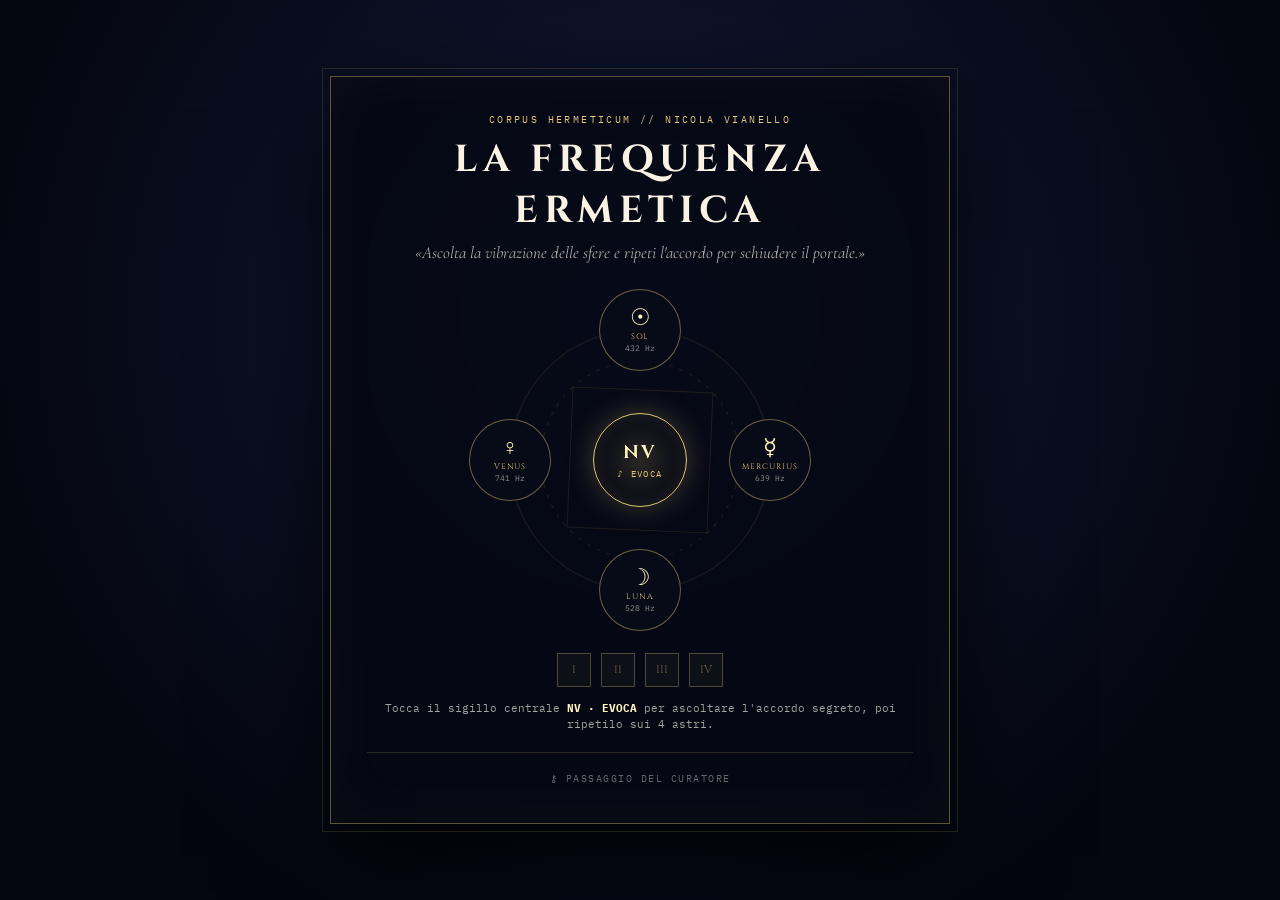
==== commit 3fa3e5f1: "Fix mobile Web App cache-busting & live manifest sync + add 1-click Publish Online button in Admin C" ====
--- a/index.html
+++ b/index.html
@@ -17,7 +17,7 @@
   <link rel="preconnect" href="https://fonts.gstatic.com" crossorigin />
   <link href="https://fonts.googleapis.com/css2?family=Cinzel:wght@500;600;700;800&family=Cormorant+Garamond:ital,wght@0,400;0,600;0,700;1,400;1,600&family=IBM+Plex+Mono:wght@400;500;600&display=swap" rel="stylesheet" />
 
-  <link rel="stylesheet" href="style.css" />
+  <link rel="stylesheet" href="style.css?v=20261119c" />
 </head>
 <body class="is-locked">
 
@@ -511,7 +511,7 @@
     </div>
   </div>
 
-  <script src="artworks-data.js"></script>
-  <script src="app.js"></script>
+  <script src="artworks-data.js?v=20261119c"></script>
+  <script src="app.js?v=20261119c"></script>
 </body>
 </html>
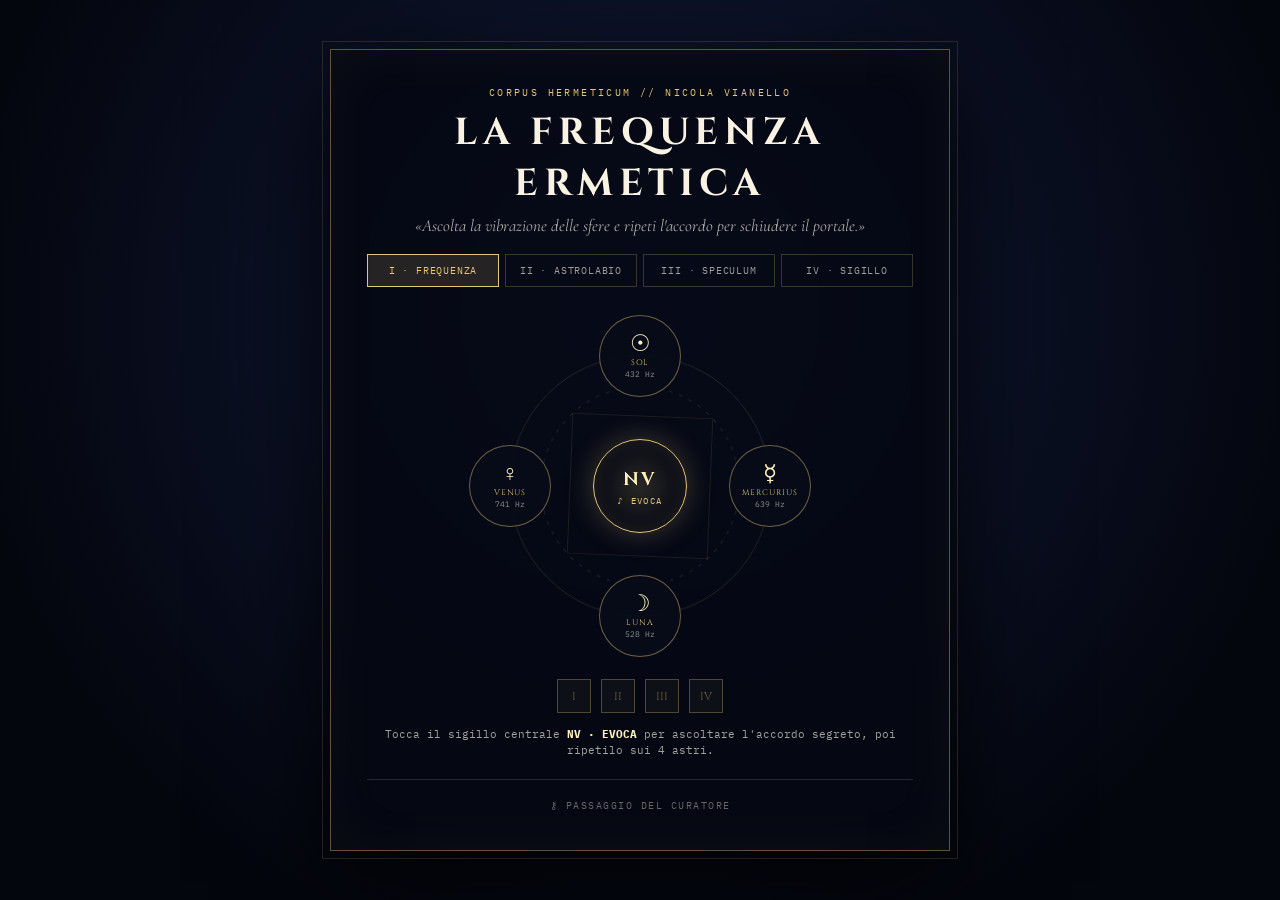
==== commit a6b31a5c: "Mobile UX: single-column Arcana view, remove fullscreen fit button on mobile & smart floating pill v" ====
--- a/index.html
+++ b/index.html
@@ -17,7 +17,7 @@
   <link rel="preconnect" href="https://fonts.gstatic.com" crossorigin />
   <link href="https://fonts.googleapis.com/css2?family=Cinzel:wght@500;600;700;800&family=Cormorant+Garamond:ital,wght@0,400;0,600;0,700;1,400;1,600&family=IBM+Plex+Mono:wght@400;500;600&display=swap" rel="stylesheet" />
 
-  <link rel="stylesheet" href="style.css?v=20261119c" />
+  <link rel="stylesheet" href="style.css?v=20261119d" />
 </head>
 <body class="is-locked">
 
@@ -506,12 +506,12 @@
         <button type="button" class="living-btn" id="living-mute-btn">♪ AUDIO ON</button>
         <button type="button" class="living-btn" id="living-fuse-btn">✦ FUSIONE ATTIVA</button>
         <button type="button" class="living-btn" id="living-fit-btn">⛶ RIEMPI SCHERMO</button>
-        <button type="button" class="living-btn living-btn--close" id="living-close-btn">✕ RITORNA ALLA CARTA</button>
+        <button type="button" class="living-btn living-btn--close" id="living-close-btn">✕ <span class="lbl-desktop">RITORNA ALLA CARTA</span><span class="lbl-mobile">CHIUDI</span></button>
       </div>
     </div>
   </div>
 
-  <script src="artworks-data.js?v=20261119c"></script>
-  <script src="app.js?v=20261119c"></script>
+  <script src="artworks-data.js?v=20261119d"></script>
+  <script src="app.js?v=20261119d"></script>
 </body>
 </html>
--- a/style.css
+++ b/style.css
@@ -1220,6 +1220,11 @@
 .living-btn:hover { background: #E6C677; color: #060914; }
 .living-btn--close { border-color: #D64545; color: #FF9494; }
 .living-btn--close:hover { background: #D64545; color: #FFF; }
+.lbl-mobile { display: none; }
+@media (max-width: 900px) {
+  .lbl-desktop { display: none; }
+  .lbl-mobile { display: inline; }
+}
 
 /* ==========================================================================
    7. LIBRO ERMETICO / CODEX FOLIO (WEB APP MOBILE & TABLET)
@@ -1593,6 +1598,7 @@
   #toggle-view-btn,
   #open-oracle-btn,
   #living-fuse-btn,
+  #living-fit-btn,
   .living-video-bg {
     display: none !important;
   }
@@ -1612,6 +1618,70 @@
     bottom: calc(82px + env(safe-area-inset-bottom, 0px));
   }
   .lb-body { grid-template-columns: 1fr; }
+
+  /* Smart Floating Pill HUD for Living Video on Mobile */
+  .living-hud {
+    left: 12px;
+    right: 12px;
+    bottom: calc(14px + env(safe-area-inset-bottom, 0px));
+    padding: 12px 14px;
+    border-radius: 16px;
+    border: 1px solid rgba(230, 198, 119, 0.32);
+    background: rgba(6, 9, 20, 0.78);
+    backdrop-filter: blur(18px);
+    -webkit-backdrop-filter: blur(18px);
+    flex-direction: column;
+    align-items: stretch;
+    gap: 10px;
+    box-shadow: 0 14px 40px rgba(0, 0, 0, 0.72);
+  }
+
+  .living-hud__title {
+    flex-direction: row;
+    align-items: baseline;
+    justify-content: space-between;
+    gap: 8px;
+  }
+
+  .living-hud__title strong {
+    font-size: 0.95rem;
+    letter-spacing: 0.1em;
+    white-space: nowrap;
+    overflow: hidden;
+    text-overflow: ellipsis;
+  }
+
+  .living-track-name {
+    display: none;
+  }
+
+  .living-hud__controls {
+    display: grid;
+    grid-template-columns: repeat(3, 1fr);
+    gap: 8px;
+  }
+
+  .living-btn {
+    padding: 10px 6px;
+    border-radius: 10px;
+    font-size: 9.5px;
+    text-align: center;
+    white-space: nowrap;
+    min-height: 40px;
+    display: flex;
+    align-items: center;
+    justify-content: center;
+  }
+}
+
+@media (max-width: 768px) {
+  /* Single-column full-breath Arcana view on mobile (no cramped 2-column grid) */
+  .grimoire-grid {
+    grid-template-columns: 1fr;
+    gap: 18px;
+    max-width: 440px;
+    margin: 0 auto;
+  }
 }
 
 /* Small Smartphone Screens (e.g. POCO / 360px-430px) */
@@ -1621,8 +1691,7 @@
   .hud-brand strong { font-size: 10.5px; letter-spacing: 0.1em; }
   .hud-sigil { width: 28px; height: 28px; font-size: 10px; }
   .hud-pill { padding: 6px 8px; font-size: 9px; }
-  .grimoire-grid { grid-template-columns: repeat(2, 1fr); gap: 10px; }
-  .arcana-face { padding: 8px; }
+  .arcana-face { padding: 12px; }
   .oculus-bar { gap: 4px; }
   .oculus-btn__sub { display: none; }
 
@@ -1715,17 +1784,6 @@
   .resonator-core {
     width: 74px;
     height: 74px;
-  }
-
-  /* Compact Living HUD on small phones */
-  .living-hud {
-    padding: 12px 12px calc(14px + env(safe-area-inset-bottom, 0px));
-    gap: 8px;
-  }
-  .living-hud__title strong { font-size: 1rem; }
-  .living-btn {
-    padding: 7px 9px;
-    font-size: 9px;
   }
 }
 
